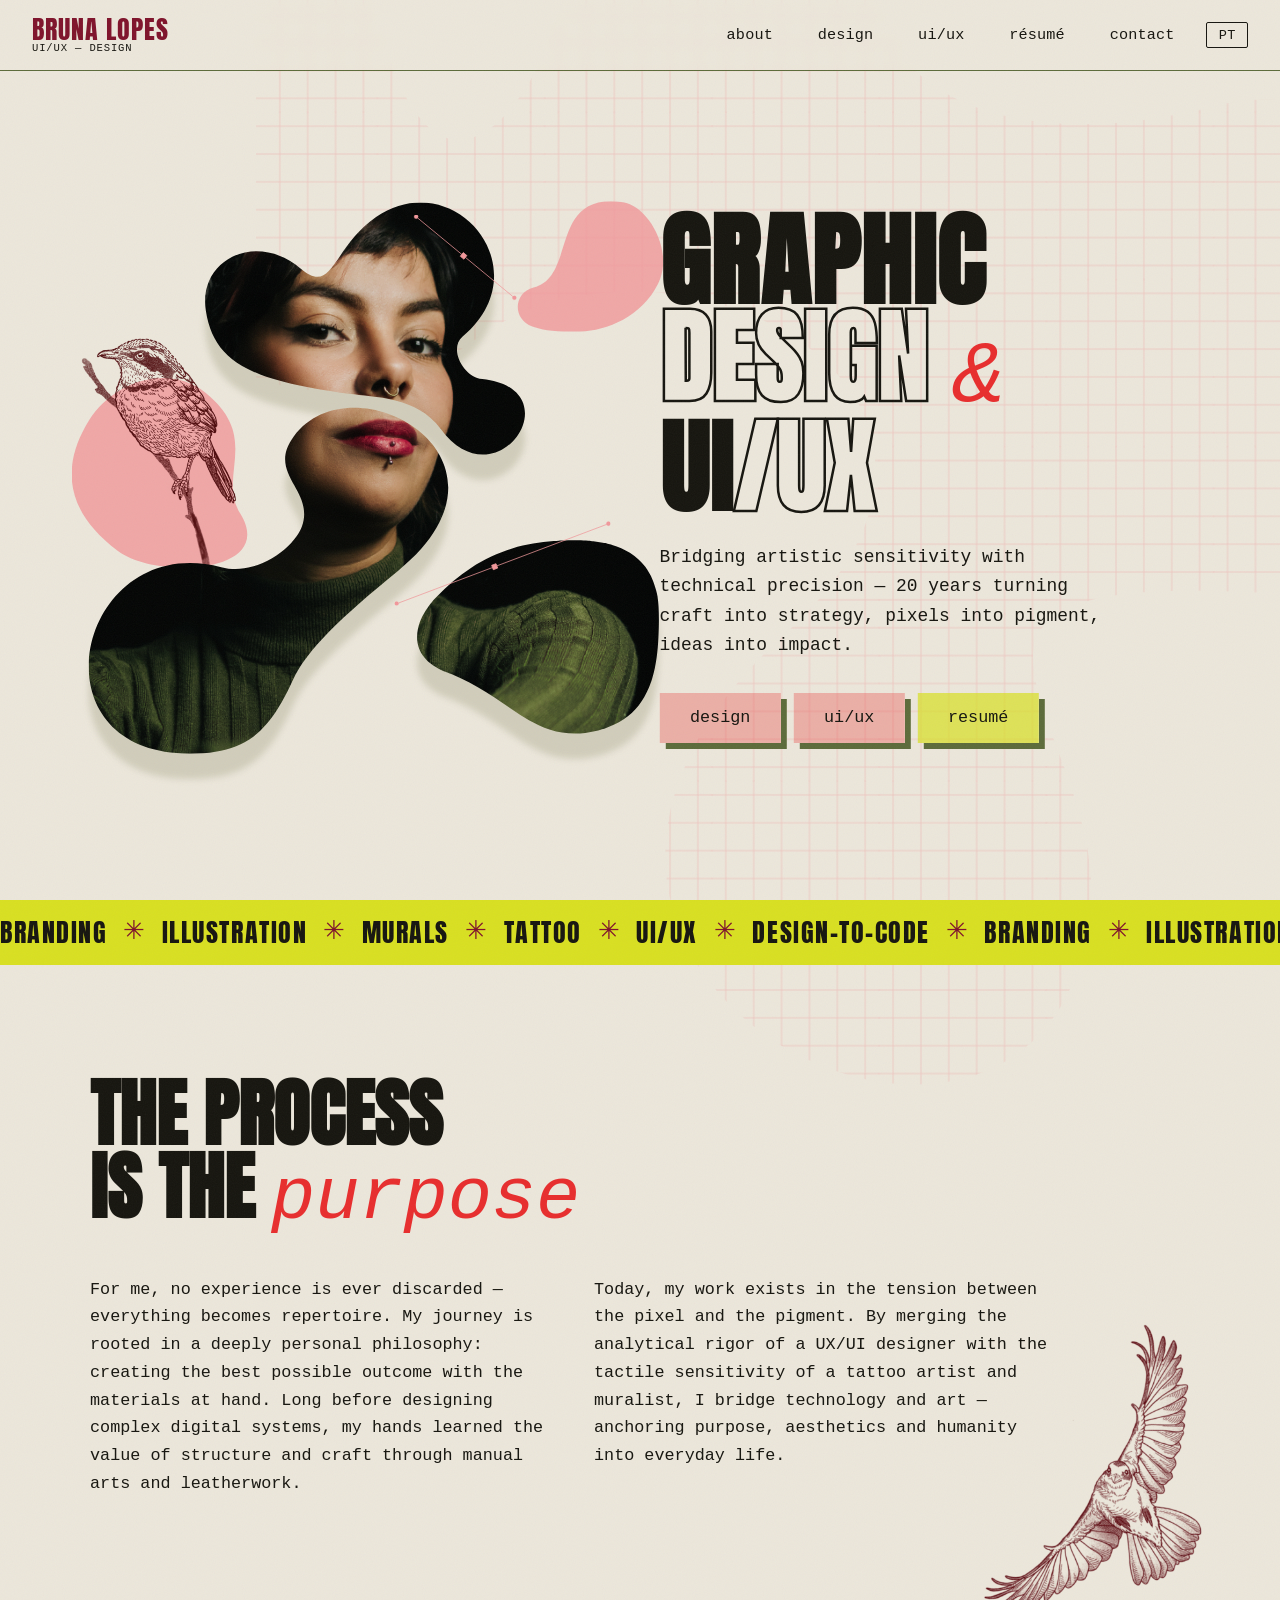
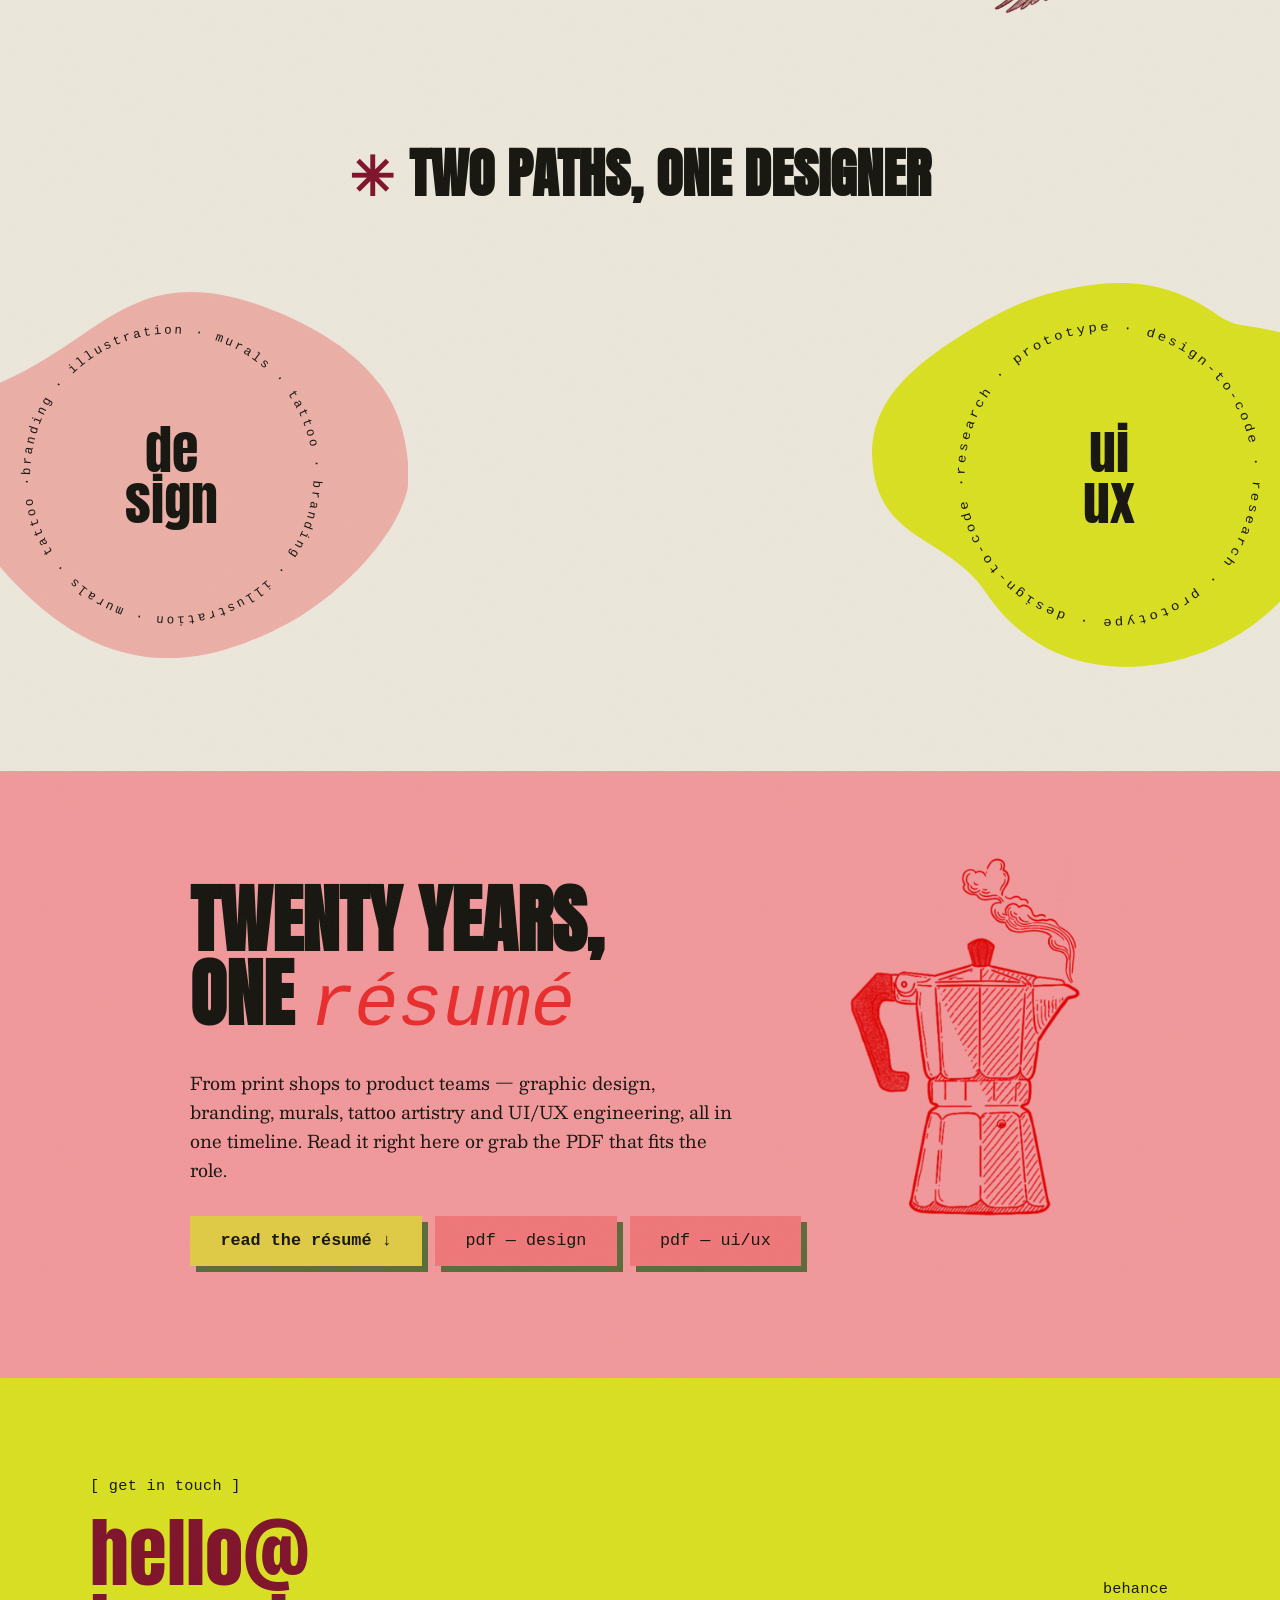
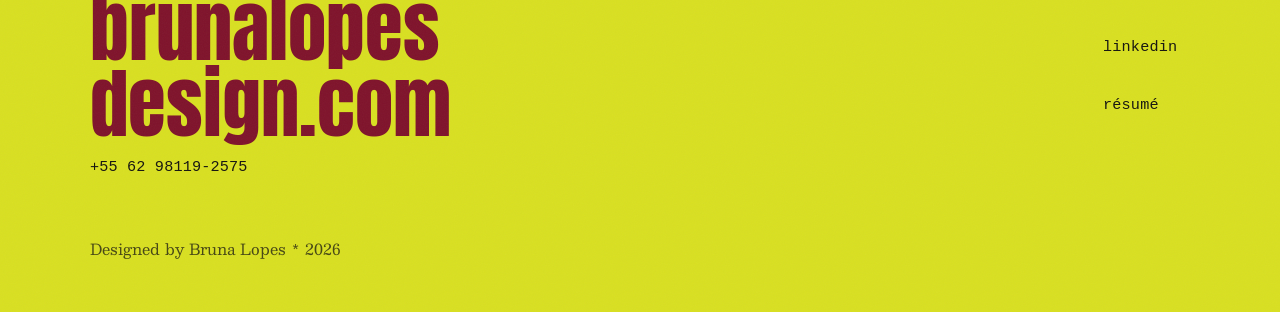
==== index.html @ f1b90d29 "Commit inicial do site portfólio Co-Authored-By: Claude Sonnet 5 <noreply@anthropic.com>" ====
<!DOCTYPE html>
<html lang="en">
<head>
  <meta charset="UTF-8">
  <meta name="viewport" content="width=device-width, initial-scale=1.0">
  <title>Bruna Lopes — Design & UI/UX</title>
  <meta name="description" content="Maria Bruna Lopes — designer bridging artistic sensitivity with technical precision. Graphic design, branding & illustration on one side; UI/UX & design-to-code on the other.">
  <link rel="preconnect" href="https://fonts.googleapis.com">
  <link rel="preconnect" href="https://fonts.gstatic.com" crossorigin>
  <link href="https://fonts.googleapis.com/css2?family=Anton&family=Besley:ital,wght@0,400;0,600;1,400&display=swap" rel="stylesheet">
  <link rel="stylesheet" href="css/style.css?v=30">
  <link rel="icon" href="data:image/svg+xml,<svg xmlns='http://www.w3.org/2000/svg' viewBox='0 0 16 16'><rect width='16' height='16' fill='%23d9e021'/><text x='2' y='13' font-family='monospace' font-size='13' font-weight='bold' fill='%237f132b'>B</text></svg>">
</head>
<body>

  <!-- ============ HEADER ============ -->
  <header class="site-header">
    <a class="logo" href="index.html">
      <span class="logo-name">Bruna Lopes</span>
      <span class="logo-sub">ui/ux — design</span>
    </a>
    <nav class="site-nav">
      <a href="#about" data-i18n="nav.about">About</a>
      <a href="design.html" data-i18n="nav.design">Design</a>
      <a href="uiux.html" data-i18n="nav.uiux">UI/UX</a>
      <a href="#resume" data-i18n="nav.resume">Résumé</a>
      <a href="#contact" class="nav-cta" data-i18n="nav.contact">Contact</a>
      <button type="button" class="lang-toggle" data-lang-toggle aria-label="Switch to Portuguese">PT</button>
    </nav>
  </header>

  <!-- ============ HERO ============ -->
  <section class="hero" id="top">
    <img class="hero-grid" src="img/grid-hero.svg" alt="" aria-hidden="true" data-depth="2">

    <!-- photo collage: pink blobs + beziers-clipped photo + bird + connectors -->
    <div class="hero-collage">
      <img class="hc-roses" src="img/rose-shapes-photo-hero.svg" alt="" aria-hidden="true" data-depth="0.1" data-scale-in="1.06" data-scale-to="0.96" data-scale-trigger="page" data-scale-range="400">

      <svg class="hero-photo" viewBox="0 0 2984.52 2885.21" data-depth="0.16" data-scale-in="0.92" data-scale-to="1.06" data-scale-trigger="page" data-scale-range="400" role="img" aria-label="Portrait of Maria Bruna Lopes, cut into organic collage shapes">
        <defs>
          <clipPath id="blob-clip">
            <path transform="translate(1492.26 1442.6) scale(0.9) translate(-1492.26 -1442.6)" d="M2962.16,2004.72c-3.24-9.04-6.25-18.17-9.76-27-2.25-5.21-3.38-7.81-5.63-13.02-1.14-2.59-1.7-3.89-2.84-6.48-.95-2.15-2.15-4.18-3.22-6.27-4.46-8.27-8.8-16.74-13.77-24.41-2.49-3.83-4.96-7.97-7.52-11.69-2.55-3.71-5.5-7.52-8.28-11-21.9-27.42-47.55-51.91-78.59-70.76-28.96-17.59-60.27-31.31-92.63-41.15-4.01-1.22-8.01-2.54-12.05-3.65-4.87-1.24-7.31-1.86-12.2-3.1-4.08-1-8.13-2.11-12.23-3-4.93-1-7.4-1.5-12.35-2.5-16.43-3.52-33.12-5.89-49.98-7.84-5.1-.52-7.65-.79-12.77-1.31-4.47-.41-8.58-.54-12.89-.87-8.54-.64-17.06-.96-25.52-1.32-8.46-.36-17.05-.52-25.59-.8-10.28-.11-15.43-.16-25.77-.24-17.23,0-34.58.32-52.03.88-5.24.19-7.86.29-13.11.49-4.38.23-8.77.55-13.16.72-8.78.3-17.6,1.02-26.45,1.58-36.1,2.59-71.98,7.2-107.48,13.13-18.04,3.02-36.25,6.95-54.62,11.16-18.4,4.39-36.67,9.4-55.03,15.06-37.36,12.2-74.38,25.69-109.34,42.06-35.73,16.74-71.55,36.77-104.69,58.24-66.32,42.96-127.48,95.98-182.43,153.67-3.39,3.56-6.73,7-10.14,10.82-3.43,3.84-6.95,7.67-10.28,11.64-3.32,3.96-6.74,7.96-9.98,12.01-3.23,4.04-6.51,8.2-9.62,12.41-12.45,16.81-24.13,34.74-33.63,53.85-9.5,19.08-17.15,39.34-21.94,60.1-1.2,5.18-2.29,10.55-3.09,15.66-.8,5.09-1.52,10.53-1.96,15.76-.85,10.21-1.09,21.82-.27,33.03,1.6,21.87,9.92,48.37,20.78,67.25,11.25,19.55,29.98,40.28,47.78,54.22,17.48,13.69,38.71,26.78,59.27,35.96,5.06,2.26,10.2,4.78,15.3,6.73,5.99,2.38,8.99,3.57,14.97,5.95,7.9,3.18,15.9,6.19,23.67,9.5,62.21,26.52,122.01,58.44,179.72,93.67,28.93,17.66,57.49,36.64,85.65,55.82,29.48,20.08,58.93,40.84,88.65,59.96,32.25,20.76,65.94,39.54,100.56,56.91,19.26,9.12,39.33,17.08,59.85,23.52,20.49,6.51,41.6,11.51,62.37,14.9,39.73,6.49,81.5,6.99,121.56,2.14,19.11-2.31,38.07-6.43,54.64-10.26,8.46-1.96,17.17-4.34,25.63-6.8,4.23-1.23,8.49-2.37,12.7-3.72,5.03-1.72,7.54-2.58,12.56-4.3,33.47-11.55,65.77-26.79,95.15-46.61,30.22-20.39,56.96-45.41,78.48-72.8,21.96-27.95,38.87-60.3,54.01-94.08,2.04-5.06,3.06-7.58,5.11-12.64,1.64-4.22,3.02-8.46,4.54-12.7,1.53-4.22,2.95-8.48,4.26-12.79,1.33-4.3,2.75-8.58,4.01-12.89,5.04-17.26,9.43-34.87,13.11-52.44,3.67-17.57,6.58-35.37,9.1-53.09,2.41-17.72,4.3-35.42,5.88-53.05,1.47-17.62,2.67-35.19,3.49-52.61.82-17.4,1.41-34.73,1.89-52.03.98-35.83.75-71.83-1.18-107.41-.49-9.1-1.28-18.42-2.23-27.56-.48-4.58-.93-9.21-1.53-13.82-.34-2.76-.51-4.15-.85-6.91-.35-2.7-.78-5.8-1.25-8.55-1.91-11.26-4.49-21.4-7.11-30.47-1.31-4.54-2.63-8.83-3.91-12.93-1.5-4.77-2.25-7.16-3.74-11.94Z"/>
            <path transform="translate(1492.26 1442.6) scale(0.9) translate(-1492.26 -1442.6)" d="M1073.08,1224.59c-144.77,196.83,112.44,280.98,42.32,473.11-37.49,102.72-228.08,261.57-421.78,211.47-752.09-194.52-1016.43,981.75-160.58,976.03,286.06-1.91,407.93-104.83,535.74-385.25,71.3-156.44,253.91-329.8,549.76-570.88,722.08-588.38-236.26-1124.88-545.47-704.47Z"/>
            <path transform="translate(1492.26 1442.6) scale(0.9) translate(-1492.26 -1442.6)" d="M2060.48,924.36c-101.85-11.26-177.01-160.55-103.32-222.62,418.98-352.85-46.76-905.25-453.08-625.18-231.15,159.33-223.66,415.23-395.44,269.12-230.93-196.41-538.24-48.04-495.47,221.25,42.15,265.47,223.96,364.53,746.74,434.61,133.88,17.95,358.88,15.25,481.78,182.95,292.5,399.14,702.05-206.73,218.79-260.14Z"/>
          </clipPath>
          <!-- drop shadow: Multiply, 20%, Y 120, blur 30, olive -->
          <filter id="blob-shadow" x="-15%" y="-12%" width="130%" height="148%" color-interpolation-filters="sRGB">
            <feDropShadow dx="0" dy="120" stdDeviation="16" flood-color="#6b6a3d" flood-opacity="0.2"/>
          </filter>
        </defs>
        <g filter="url(#blob-shadow)">
          <g clip-path="url(#blob-clip)">
            <image id="hero-photo-img" href="img/photo-bruna-hero_1.png" x="0" y="0" width="2984.52" height="2885.21" preserveAspectRatio="xMidYMid slice"/>
          </g>
        </g>
      </svg>

      <img class="hc-bird" src="img/passaro-hero.png" alt="Vintage engraving of a perched bird" data-depth="0.42">

      <img class="hero-connectors" src="img/beziers.svg" alt="" aria-hidden="true" data-depth="0.6" data-scale-in="0.8" data-scale-to="1.15" data-scale-trigger="page" data-scale-range="400">
    </div>

    <div class="hero-text">
      <h1 class="hero-title" data-i18n="idx.hero.title">
        <span class="line">Graphic</span>
        <span class="line"><span class="outline">Design</span> <span class="amp">&</span></span>
        <span class="line">UI<span class="outline">/UX</span></span>
      </h1>
      <p class="hero-lede" data-i18n="idx.hero.lede">Bridging artistic sensitivity with technical precision — 20 years turning craft into strategy, pixels into pigment, ideas into impact.</p>
      <div class="hero-actions">
        <a class="hbtn hbtn-rosa" href="design.html" data-i18n="idx.hero.cta_design">design</a>
        <a class="hbtn hbtn-rosa" href="uiux.html" data-i18n="idx.hero.cta_uiux">ui/ux</a>
        <a class="hbtn hbtn-lima" href="#resume" data-i18n="idx.hero.cta_resume">resumé</a>
      </div>
    </div>
  </section>

  <!-- ============ MARQUEE ============ -->
  <div class="marquee" aria-hidden="true">
    <div class="marquee-track">
      <span class="marquee-group" data-i18n="idx.marquee">Branding <span class="px">✳</span> Illustration <span class="px">✳</span> Murals <span class="px">✳</span> Tattoo <span class="px">✳</span> UI/UX <span class="px">✳</span> Design-to-Code <span class="px">✳</span></span>
      <span class="marquee-group" data-i18n="idx.marquee">Branding <span class="px">✳</span> Illustration <span class="px">✳</span> Murals <span class="px">✳</span> Tattoo <span class="px">✳</span> UI/UX <span class="px">✳</span> Design-to-Code <span class="px">✳</span></span>
    </div>
  </div>

  <!-- ============ MANIFESTO ============ -->
  <section class="manifesto" id="about">
    <img class="m-bird reveal" src="img/passaro-section-2.png" alt="Vintage engraving of a bird in flight" data-scale-in="0.6" data-drift-x="0" data-drift-end="-130" data-drift-y="0" data-drift-y-end="-130" data-drift-span="0.9">
    <div class="manifesto-inner">
      <h2 class="reveal" data-i18n="idx.manifesto.h2">The process<br>is the <span class="purpose">purpose</span></h2>
      <div class="manifesto-cols">
        <p class="reveal" data-i18n="idx.manifesto.p1">For me, no experience is ever discarded — everything becomes repertoire. My journey is rooted in a deeply personal philosophy: creating the best possible outcome with the materials at hand. Long before designing complex digital systems, my hands learned the value of structure and craft through manual arts and leatherwork.</p>
        <p class="reveal" data-i18n="idx.manifesto.p2">Today, my work exists in the tension between the pixel and the pigment. By merging the analytical rigor of a UX/UI designer with the tactile sensitivity of a tattoo artist and muralist, I bridge technology and art — anchoring purpose, aesthetics and humanity into everyday life.</p>
      </div>
    </div>
  </section>

  <!-- ============ TWO AREAS ============ -->
  <section class="areas" id="areas">
    <h2 class="areas-title reveal" data-i18n="idx.areas.title"><span class="px">✳</span> Two paths, one designer</h2>
    <!-- each blob is the real blob-design.svg / blob-uiux.svg outline for the
         filled shape; the ring text traces a circle centered on the blob but
         sized to stay INSIDE it (radius ≈ the shape's tightest inscribed
         circle) so the copy reads as a small loop nested within the shape.
         data-drift-x (same scroll-scrubbed mechanic as the manifesto bird)
         slides the two blobs apart→together as the section scrolls into view. -->
    <div class="areas-stage">
      <a class="blob-block block-design reveal" href="design.html" data-drift-x="-320" data-drift-end="-20" data-drift-y="0" data-drift-y-end="50" data-drift-span="0.9" data-drift-y-span="0.5" data-i18n-attr="aria-label:idx.areas.design_aria" aria-label="Design — branding, illustration, murals, tattoo">
        <svg class="blob-shape" viewBox="0 0 2040.23 1577.98" aria-hidden="true">
          <path d="M2017.87,906.23c-4.02,10.09-7.84,20.25-12.1,30.25-2.85,6.16-4.27,9.26-7.1,15.47-1.43,3.1-2.15,4.66-3.58,7.78-1.19,2.59-2.76,5.29-4.12,7.94-5.76,10.82-11.49,21.72-17.7,32.26-3.16,5.37-6.4,11.05-9.73,16.45-3.32,5.39-7.18,11.22-10.83,16.65-31.34,46.67-66.07,91.76-104.88,133.93-39.77,43.22-82.85,84.74-128.94,123.54-5.68,4.78-11.39,9.67-17.18,14.35-6.99,5.54-10.49,8.31-17.52,13.84-5.87,4.58-11.69,9.26-17.64,13.71-7.16,5.29-10.74,7.92-17.94,13.19-23.74,17.4-48.33,33.93-73.58,49.9-7.6,4.68-11.42,7.01-19.06,11.65-6.69,4-12.91,7.36-19.39,11.08-12.73,7.18-25.65,14.21-38.64,21.02-12.85,6.73-25.98,13.27-39.07,19.8-13.16,6.26-26.38,12.44-39.67,18.54-26.55,11.79-53.52,22.91-81,33.39-8.21,3.07-12.33,4.58-20.58,7.56-6.9,2.4-13.84,4.64-20.75,7.06-13.8,4.71-27.78,9.07-41.83,13.34-55.74,16.17-113.46,28.32-172.66,34.74-29.15,3.16-59.1,4.2-89.14,4.3-30.28-.57-60.36-2.74-90.7-6.58-62.74-9.89-124.24-24.97-182.35-48.45-63.1-25.5-122.69-59.36-177.16-97.07-124.83-86.43-226.14-195.44-317.05-306.21-6.13-7.47-12.22-14.99-18.14-22.54-6.27-7.99-12.54-16.09-18.59-24.17-6.15-8.22-12.32-16.56-18.28-24.86-6.06-8.43-12.09-17.01-17.9-25.55-24.09-35.36-46.61-71.84-66.29-108.69-20.17-37.79-38.06-76.71-52.41-115.79-3.53-9.63-6.94-19.43-10.03-29.11-3.04-9.52-5.93-19.25-8.49-28.82-5.19-19.41-9.55-39.37-12.38-58.82-5.39-37.1-5.39-76.94,6.01-111.89,9.64-29.58,26.9-59.09,52.64-80.9,22.91-19.4,49.44-35.71,79.41-47.4,7.04-2.74,14.4-5.89,21.78-8.07,8.65-2.73,12.98-4.11,21.66-6.9,11.53-3.71,23.24-7.22,34.48-11.31,94.72-34.48,182.02-80.93,264.2-131.24,43.48-26.62,85.52-55.07,127.2-83.61,43.86-30.04,87.5-60.74,133.38-88.47,48.68-29.42,101.39-54.72,156.39-76.84,31.03-10.98,62.99-19.55,96.48-25.67C1030.98,3.42,1065.6.17,1100.42,0c69.19-.33,140.32,10.91,208.31,28.86,32.31,8.53,64.6,19.28,96.17,30.39,15.23,5.36,30.44,11.09,45.5,16.92,7.53,2.92,15.09,5.72,22.6,8.8,9,3.83,13.49,5.73,22.46,9.51,59.76,25.56,117.84,54.36,172.18,87.23,51.93,31.42,101.94,66.75,146,105.68,39.02,34.48,72.9,72.5,104.28,111.83,4.06,5.55,6.08,8.3,10.14,13.76,3.27,4.56,6.09,9.1,9.14,13.59,3.06,4.48,5.95,8.97,8.64,13.48,2.73,4.5,5.61,8.95,8.18,13.39,10,17.31,19.41,35.05,27.49,52.76,7.64,16.76,14.2,34,20.33,51.23,5.4,16.5,10.21,33.01,14.56,49.63,3.82,16.02,7.39,32.11,10.25,48.1,2.77,15.47,5.17,31.17,7.28,46.68,4.32,31.7,6.49,63.55,6.28,95.12-.06,8.32-.61,16.7-1.4,24.94-.4,4.19-.74,8.42-1.32,12.73-.31,2.57-.47,3.85-.78,6.41-.33,2.52-.75,5.43-1.25,8.06-1.96,10.39-4.9,20.58-8.27,30.61-1.59,4.75-3.21,9.33-4.77,13.71-1.84,5.12-2.75,7.68-4.56,12.82Z"/>
        </svg>
        <svg class="blob-ring" viewBox="0 0 2040.23 1577.98" aria-hidden="true">
          <defs>
            <path id="ring-design" d="M1020.1,789m-610,0a610,610 0 1 1 1220,0a610,610 0 1 1 -1220,0"/>
          </defs>
          <text class="ring-text"><textPath href="#ring-design" textLength="3833" lengthAdjust="spacingAndGlyphs" data-i18n="idx.areas.ring_design">branding · illustration · murals · tattoo · branding · illustration · murals · tattoo · </textPath></text>
        </svg>
        <span class="blob-name">de<br>sign</span>
      </a>
      <a class="blob-block block-uiux reveal" href="uiux.html" data-drift-x="320" data-drift-end="20" data-drift-y="0" data-drift-y-end="-50" data-drift-span="0.9" data-drift-y-span="0.5" data-i18n-attr="aria-label:idx.areas.uiux_aria" aria-label="UI/UX — research, prototyping, design-to-code">
        <svg class="blob-shape" viewBox="0 0 1904.43 1543.88" aria-hidden="true">
          <path d="M1508.84,1391.73c321.6-219.74,485.89-651.24,344.56-1018.93-67.39-175.33-251.7-181.09-373.47-204.5-31.44-6.05-61.12-18.94-87.16-37.56C1208.57-1,1031.4-20.24,829.72,16.4c-174.27,31.67-288.9,80.77-457.19,185.71C178.07,323.36-10.86,472.66.49,700.9c17.14,344.81,301.28,309.04,458.14,544.26,260.35,390.42,749.1,352.32,1050.22,146.57Z"/>
        </svg>
        <svg class="blob-ring" viewBox="0 0 1904.43 1543.88" aria-hidden="true">
          <defs>
            <path id="ring-uiux" d="M952.2,771.9m-580,0a580,580 0 1 1 1160,0a580,580 0 1 1 -1160,0"/>
          </defs>
          <text class="ring-text"><textPath href="#ring-uiux" textLength="3644" lengthAdjust="spacingAndGlyphs" data-i18n="idx.areas.ring_uiux">research · prototype · design-to-code · research · prototype · design-to-code · </textPath></text>
        </svg>
        <span class="blob-name">UI<br>UX</span>
      </a>
    </div>
  </section>

  <!-- ============ RESUME STRIP ============ -->
  <section class="work" id="resume">
    <div class="work-inner">
      <img class="w-cafeteira multiply reveal" src="img/cafeteira-italiana.png" alt="Ink drawing of a burning match" data-speed="0.05">
      <h2 class="reveal" data-i18n="idx.work.h2">Twenty years,<br>one <span class="frak">résumé</span></h2>
      <p class="reveal" data-i18n="idx.work.p">From print shops to product teams — graphic design, branding, murals, tattoo artistry and UI/UX engineering, all in one timeline. Read it right here or grab the PDF that fits the role.</p>
      <div class="hero-actions reveal">
        <button class="hbtn hbtn-lima" id="resume-toggle" aria-expanded="false" aria-controls="resume-more">Read the résumé <span class="px">↓</span></button>
        <a class="hbtn hbtn-rosa" data-i18n="idx.work.pdf_design" data-cv-en="cv/maria-bruna-lopes-resume-design.pdf" data-cv-pt="cv/maria-bruna-lopes-resume-gdpt.pdf" href="cv/maria-bruna-lopes-resume-design.pdf" download>PDF — Design</a>
        <a class="hbtn hbtn-rosa" data-i18n="idx.work.pdf_uiux" data-cv-en="cv/maria-bruna-lopes-resume-uiux.pdf" data-cv-pt="cv/maria-bruna-lopes-resume-uxpt.pdf" href="cv/maria-bruna-lopes-resume-uiux.pdf" download>PDF — UI/UX</a>
      </div>

      <!-- expandable résumé blocks -->
      <div class="resume-more" id="resume-more">
        <div class="resume-more-inner">

          <div class="rm-block reveal">
            <h3 class="cv-h" data-i18n="idx.rm.contact_h3">Contact & Details</h3>
            <div class="cv-meta">
              <div><span class="cv-tag" data-i18n="tag.contact">[ contact ]</span>+55 62 98119-2575<br><a href="mailto:hello@brunalopesdesign.com">hello@brunalopesdesign.com</a></div>
              <div><span class="cv-tag" data-i18n="tag.links">[ links ]</span><a href="https://www.linkedin.com/in/maria-bruna-lopes" target="_blank" rel="noopener">linkedin/maria-bruna-lopes</a><br><a href="https://www.behance.net/mariabrunalopes" target="_blank" rel="noopener">behance/mariabrunalopes</a></div>
              <div><span class="cv-tag" data-i18n="tag.education">[ education ]</span><span data-i18n="idx.rm.education_value"><span class="emph-2">BA in Graphic Design</span><br>Universidade Federal de Goiás — 2005/2010</span></div>
              <div><span class="cv-tag" data-i18n="tag.languages">[ languages ]</span><span data-i18n="idx.rm.languages_value">Portuguese <span class="emph-2">native</span><br>English <span class="emph-2">fluent</span></span></div>
            </div>
          </div>

          <div class="rm-block reveal">
            <h3 class="cv-h" data-i18n="idx.rm.profile_h3">Profile</h3>
            <div class="profile-row">
              <p data-i18n="idx.rm.profile_p">With 20 years in Graphic Design and UI/UX, I combine technical rigor with artistic sensitivity to create user-centered experiences. Applying Semiotics and Gestalt principles, I communicate deeply through every layer of a layout — from print and packaging to brand systems and digital products. My parallel journey as a muralist and tattoo artist broadens my creative range and gives me the flexibility to solve visual problems on any medium; with Design Thinking, I turn complex requirements into user journeys and implementation-ready interfaces, prototyping my own solutions in HTML, CSS and JavaScript.</p>
              <img class="profile-photo" src="img/photo-thiago-dusolo.png" data-i18n-attr="alt:idx.rm.profile_photo_alt" alt="Portrait of Maria Bruna Lopes">
            </div>
          </div>

          <div class="rm-block reveal">
            <h3 class="cv-h" data-i18n="idx.rm.competencies_h3">Core Competencies</h3>
            <div class="cv-grid">
              <div class="cv-card cv-card-rosa">
                <h3 data-i18n="idx.rm.design_title">Design craft</h3>
                <ul>
                  <li data-i18n="idx.rm.design_li1"><strong>Visual design & craft</strong> — typography, color theory, visual hierarchy and layout, grounded in Gestalt and Semiotics.</li>
                  <li data-i18n="idx.rm.design_li2"><strong>Brand systems & art direction</strong> — identity, packaging and campaign design across print and digital, from concept to scalable visual systems.</li>
                  <li data-i18n="idx.rm.design_li3"><strong>Illustration & multi-medium art</strong> — custom illustration, large-scale murals and tattoo artistry, one concept across physical and digital surfaces.</li>
                  <li data-i18n="idx.rm.design_li4"><strong>Creative direction & collaboration</strong> — translating briefs and artistic visions into cohesive concepts, leading projects end-to-end.</li>
                </ul>
              </div>
              <div class="cv-card cv-card-lima">
                <h3 data-i18n="idx.rm.ux_title">UX & code</h3>
                <ul>
                  <li data-i18n="idx.rm.ux_li1"><strong>UX/UI & research</strong> — user research, competitive benchmarking, wireframing and rapid prototyping.</li>
                  <li data-i18n="idx.rm.ux_li2"><strong>Design-to-code</strong> — complex requirements into user journeys and flows, with functional prototyping and implementation-ready interfaces.</li>
                  <li data-i18n="idx.rm.ux_li3"><strong>Processes, management & AI</strong> — agile methodologies, remote collaboration, project management and AI-powered workflows (research synthesis, automation, assisted coding).</li>
                </ul>
              </div>
            </div>
          </div>

          <div class="rm-block reveal">
            <h3 class="cv-h" data-i18n="idx.rm.tools_h3">Tools & Digital Production</h3>
            <div class="cv-tools">
              <div><span class="cv-tag" data-i18n="tag.design_ui">[ design & ui ]</span><span data-i18n="idx.rm.tools_design_ui_value">Figma, Adobe Creative Suite (Photoshop, Illustrator, InDesign), Affinity Designer, Canva</span></div>
              <div><span class="cv-tag" data-i18n="tag.code_ai">[ code & ai ]</span><span data-i18n="idx.rm.tools_code_ai_value">HTML, CSS, JavaScript, AI coding assistants and image generators</span></div>
              <div><span class="cv-tag" data-i18n="tag.illustration_video">[ illustration & video ]</span><span data-i18n="idx.rm.tools_illustration_video_value">Procreate, After Effects, Premiere, CapCut</span></div>
            </div>
          </div>

          <div class="rm-block reveal">
            <h3 class="cv-h" data-i18n="idx.rm.experience_h3">Experience Highlights</h3>
            <ol class="cv-timeline">
              <li>
                <span class="cv-when px">2024 — present</span>
                <div data-i18n="idx.rm.exp1">
                  <h4>UI/UX Designer <span class="cv-at">— Ultimatum · legal practice management software</span></h4>
                  <p>Ultimatum builds law practice management software used across Brazil. I returned to the company, this time to lead the modernization of the platform's interface and experience — a strategic evolution centered on users' real daily routines. Here, UX research and market analysis inform every decision, and the prototypes I develop in HTML, CSS, Bootstrap and Chart.js bring design and development closer together, ensuring every proposal is viable for implementation. I integrate AI into my workflow to accelerate research and code — freeing my focus for what matters most: refining the final product.</p>
                </div>
              </li>
              <li>
                <span class="cv-when px">2022</span>
                <div data-i18n="idx.rm.exp2">
                  <h4>Graphic Designer <span class="cv-at">— Places · real estate marketing & design</span></h4>
                  <p>Across social media, print, outdoor and catalogs, I kept the visual identity consistent for multiple clients as campaigns rolled out. In a field driven by tight deadlines, an agile, organized process let me hold both aesthetic quality and consistency, delivery after delivery.</p>
                </div>
              </li>
              <li>
                <span class="cv-when px">2015 — present</span>
                <div data-i18n="idx.rm.exp3">
                  <h4>Independent Visual Artist <span class="cv-at">— muralist & tattoo artist</span></h4>
                  <p>Between large-scale murals and custom tattoos, I've kept a parallel career that sharpens how I read expectations and sense of spatial design. Turning an abstract concept into something permanent — on skin or on a wall — teaches you to listen closely and decide with precision. Those are instincts I carry into every digital project.</p>
                </div>
              </li>
              <li>
                <span class="cv-when px">2013 — 2020</span>
                <div data-i18n="idx.rm.exp4">
                  <h4>Creative Director <span class="cv-at">— Dupplamente Creative Projects</span></h4>
                  <p>As a partner, I ran branding projects end-to-end, coordinating multidisciplinary teams assembled on demand — researchers, photographers, and print suppliers. That collaborative orchestration, paired with Design Thinking, produced deep visual identities aligned with each client's real needs. In all, I helped over 60 businesses launch or consolidate in the market.</p>
                </div>
              </li>
              <li>
                <span class="cv-when px">2009 — 2012</span>
                <div data-i18n="idx.rm.exp5">
                  <h4>UX/UI Designer <span class="cv-at">— Ultimatum · legal practice management software</span></h4>
                  <p>This first stint at Ultimatum put me in charge of the UI, visual identity, and design system of two digital products built from the ground up. The work proved decisive for the company's growth and opened doors to key contracts with several regional chapters of the OAB (Brazil's Bar Association).</p>
                </div>
              </li>
            </ol>
          </div>

        </div>
      </div>
    </div>
  </section>

  <!-- ============ FOOTER ============ -->
  <footer class="site-footer" id="contact">
    <div class="f-content">
      <p class="f-kicker px" data-i18n="footer.tag">[ get in touch ]</p>
      <div class="f-mail-row">
        <div class="f-mail-col">
          <a class="f-mail" href="mailto:hello@brunalopesdesign.com">hello@<br>brunalopes<br>design.com</a>
          <a class="f-phone" href="tel:+5562981192575">+55 62 98119-2575</a>
        </div>
        <div class="f-links">
          <a href="https://www.behance.net/mariabrunalopes" target="_blank" rel="noopener" data-i18n="footer.behance">Behance</a>
          <a href="https://www.linkedin.com/in/maria-bruna-lopes" target="_blank" rel="noopener" data-i18n="footer.linkedin">LinkedIn</a>
          <a href="#resume" data-i18n="footer.resume">Résumé</a>
        </div>
      </div>
      <p class="f-note" data-i18n="footer.note.index">Designed by Bruna Lopes <span class="px">*</span> 2026</p>
    </div>
  </footer>

  <script src="js/i18n.js?v=1"></script>
  <script src="js/main.js?v=2"></script>
</body>
</html>
---- css/style.css ----
/* =========================================================
   BRUNA LOPES DESIGN — visual system
   bauhaus × collage × medievalism × pop-pixel
   ========================================================= */

:root {
  --oliva: #2b331d;
  --oliva-deep: #1f2614;
  --cru: #ece7db;
  --rosa: #f1989b;
  --lima: #d9e021;
  --vinho: #7f132b;
  --melancia: #e82d2d;
  --tinta: #16150f;

  --font-display: "Anton", sans-serif;
  --font-body: "Besley", serif;
  --font-type: "American Typewriter", "Courier New", serif;

  --musgo: #5c6b3a;
}

* { margin: 0; padding: 0; box-sizing: border-box; }

html { scroll-behavior: smooth; }

body {
  position: relative;
  background: var(--cru);
  color: var(--tinta);
  font-family: var(--font-body);
  font-size: 1.05rem;
  line-height: 1.65;
  overflow-x: hidden;
  cursor: url('data:image/svg+xml;utf8,<svg xmlns="http://www.w3.org/2000/svg" width="60" height="60" viewBox="0 0 24 24"><path d="M4 1h2v2h2v2h2v2h2v2h2v2h2v2h2v2h-8v2h-2v2H6v-2H4V1z" fill="%2316150f" stroke="%23d9e021" stroke-width="2" paint-order="stroke"/><path d="M6 3h1v1h1v1h1v1h1v1h1v1h1v1h1v1h1v1h-5v2h-1v2H7v-9H6V3z" fill="%23ece7db"/></svg>') 10 2, auto;
}

a, button {
  cursor: url('data:image/svg+xml;utf8,<svg xmlns="http://www.w3.org/2000/svg" width="60" height="60" viewBox="0 0 24 24"><path d="M4 1h2v2h2v2h2v2h2v2h2v2h2v2h2v2h-8v2h-2v2H6v-2H4V1z" fill="%237f132b" stroke="%23d9e021" stroke-width="2" paint-order="stroke"/><path d="M6 3h1v1h1v1h1v1h1v1h1v1h1v1h1v1h1v1h-5v2h-1v2H7v-9H6V3z" fill="%23d9e021"/></svg>') 10 2, pointer;
}

::selection { background: var(--lima); color: var(--tinta); }

img { max-width: 100%; display: block; }

/* utility type */
.px { font-family: var(--font-type); font-size: 1.0em; letter-spacing: 0.02em; }
.multiply { mix-blend-mode: multiply; filter: brightness(1.32) contrast(1.12); }

/* grain overlay — absolute (not fixed!): rasterized once and scrolls with
   the page; a fixed full-viewport texture froze scrolling/capture */
body::after {
  content: "";
  position: absolute; inset: 0;
  pointer-events: none;
  z-index: 999;
  opacity: 0.05;
  background-image: url('data:image/svg+xml;utf8,<svg xmlns="http://www.w3.org/2000/svg" width="180" height="180"><filter id="n"><feTurbulence type="fractalNoise" baseFrequency="0.9" numOctaves="2"/></filter><rect width="180" height="180" filter="url(%23n)" opacity="0.9"/></svg>');
}

/* =========================================================
   HEADER
   ========================================================= */
.site-header {
  position: fixed;
  top: 0; left: 0; right: 0;
  z-index: 100;
  display: flex;
  justify-content: space-between;
  align-items: center;
  padding: 1rem 2rem;
  background: color-mix(in srgb, var(--cru) 58%, transparent);
  backdrop-filter: blur(6px);
  border-bottom: 1px solid var(--musgo);
}

.logo { text-decoration: none; color: var(--tinta); line-height: 1.05; }
.logo-name {
  display: block;
  font-family: var(--font-display);
  font-size: 1.62rem;
  text-transform: uppercase;
  letter-spacing: 0.04em;
  color: var(--vinho);
}
.logo-sub {
  display: block;
  font-family: var(--font-type);
  font-size: 0.66rem;
  letter-spacing: 0.08em;
  text-transform: uppercase;
}

.site-nav { display: flex; gap: 1.2rem; align-items: center; }
.site-nav a {
  position: relative;
  font-family: var(--font-type);
  font-size: 0.95rem;
  text-decoration: none;
  text-transform: lowercase;
  letter-spacing: 0.01em;
  color: var(--tinta);
  padding: 0.32rem 0.8rem;
  border-radius: 2px;
  box-shadow: 0 0 0 0 transparent;
  /* lifted-button hover (like .hbtn): the lima shadow extrudes to the
     bottom-right first, then the link lifts diagonally up-left as if being
     picked up off the surface. */
  transition: color 0.18s,
              box-shadow 0.13s ease,
              transform 0.26s cubic-bezier(.34, 1.56, .64, 1) 0.06s;
}
.site-nav a:hover {
  transform: translate(-5px, -5px);
  box-shadow: 5px 5px 0 var(--lima);
}
/* active page: filled musgo + lima text (still lifts on hover) */
.site-nav a.active,
.site-nav a[aria-current="page"] {
  background: var(--musgo);
  color: var(--lima);
}

/* language toggle — same lifted-button hover as the nav links, but a
   bordered chip since it's a <button>, not a link */
.lang-toggle {
  font-family: var(--font-type);
  font-size: 0.85rem;
  text-transform: uppercase;
  letter-spacing: 0.03em;
  color: var(--tinta);
  background: none;
  border: 1px solid var(--tinta);
  padding: 0.28rem 0.7rem;
  border-radius: 2px;
  box-shadow: 0 0 0 0 transparent;
  transition: color 0.18s,
              box-shadow 0.13s ease,
              transform 0.26s cubic-bezier(.34, 1.56, .64, 1) 0.06s;
}
.lang-toggle:hover {
  transform: translate(-5px, -5px);
  box-shadow: 5px 5px 0 var(--lima);
}
@media (prefers-reduced-motion: reduce) {
  .site-nav a:hover,
  .f-links a:hover { transform: none; }
}

/* =========================================================
   HERO
   ========================================================= */
.hero {
  position: relative;
  min-height: 100svh;
  display: grid;
  grid-template-columns: minmax(0, 0.92fr) minmax(0, 1.05fr);
  gap: 2vw;
  align-items: center;
  padding: 7.5rem 4vw 4rem;
  overflow: visible;
}

/* translateX capped at the hero's own right padding (4vw), not a flat 15%:
   15% of hero-text's own width pushes it past the viewport at every desktop
   size, which would need overflow-x:hidden to contain — but mixing hidden
   on one axis with visible on the other makes browsers compute the visible
   axis as auto, which turns into a real scrollbar wherever content (like
   hero-grid's bleed) actually overflows that axis. Capping the shift so it
   never leaves the padding avoids needing any clip on .hero at all. */
.hero-text { position: relative; z-index: 6; transform: translateX(min(15%, 3.5vw)); }


.hero-title {
  font-family: var(--font-display);
  font-size: clamp(3rem, 8vw, 7.2rem);
  line-height: 0.95;
  text-transform: uppercase;
  letter-spacing: 0.01em;
  color: var(--tinta);
}
.hero-title .line { display: block; }
.hero-title .outline {
  color: transparent;
  -webkit-text-stroke: 2.5px var(--tinta);
}
/* accent word in each section title — the hero "&", the manifesto "purpose",
   the work "résumé" — all share one italic typewriter treatment */
.hero-title .amp,
.manifesto h2 .purpose,
.work h2 .frak {
  font-family: var(--font-type);
  font-style: italic;
  font-weight: 400;
  text-transform: lowercase;
  color: var(--melancia);
}
/* the hero "&" additionally sheds the big title's stroke, tracking and size */
.hero-title .amp {
  font-size: 0.85em;
  letter-spacing: 0;
  -webkit-text-stroke: 0;
}

.hero-lede {
  max-width: 34rem;
  margin-top: 1.6rem;
  font-size: 1.12rem;
  font-family: var(--font-type);
}

.hero-actions {
  display: flex;
  flex-wrap: wrap;
  gap: 0.8rem;
  margin-top: 2rem;
}

/* ---- collage ---- */
/* NOTE: .collage must NOT create a stacking context (no z-index/transform),
   otherwise mix-blend-mode on children can't reach the page background */
.collage {
  position: relative;
  height: min(78vh, 700px);
}

.c-item { position: absolute; }

.c-blob {
  top: 8%; right: 4%;
  width: min(30vw, 400px);
  z-index: 3;
}
.blob-shape { width: 100%; height: auto; display: block; }

/* =========================================================
   MARQUEE
   ========================================================= */
.marquee {
  background: var(--lima);
  overflow: hidden;
  padding: 0.7rem 0;
  position: relative;
  z-index: 10;
}
.marquee-track {
  display: flex;
  width: max-content;
  animation: marquee 22s linear infinite; /* duration overridden by JS builder */
}
.marquee-group {
  flex: 0 0 auto;
  display: flex;
  align-items: center;      /* vertically centers text + ✳ within the band */
  gap: 1rem;
  padding-right: 1rem;      /* keeps the rhythm across the group seam */
  font-family: var(--font-display);
  font-size: 1.6rem;
  text-transform: uppercase;
  letter-spacing: 0.06em;
  white-space: nowrap;
  color: var(--tinta);
}
.marquee-group .px { flex: 0 0 auto; color: var(--vinho); line-height: 1; }
@keyframes marquee { from { transform: translateX(0); } to { transform: translateX(-50%); } }
@media (prefers-reduced-motion: reduce) { .marquee-track { animation: none; } }

/* =========================================================
   MANIFESTO
   ========================================================= */
.manifesto {
  background: var(--cru);
  color: var(--tinta);
  padding: 7rem 6vw 8rem;
  position: relative;
  overflow: visible;
}
.manifesto-inner { max-width: 1100px; margin: 0 auto; position: relative; z-index: 1; }

.manifesto h2, .manifesto-cols { position: relative; z-index: 1; }

.manifesto h2 {
  font-family: var(--font-display);
  font-size: clamp(2.4rem, 6vw, 4.6rem);
  text-transform: uppercase;
  line-height: 1;
  margin-bottom: 2.5rem;
  color: var(--tinta);
}

.manifesto-cols {
  display: grid;
  grid-template-columns: 1fr 1fr;
  gap: 3rem;
  max-width: 60rem;
}

/* =========================================================
   AREAS
   ========================================================= */
.areas { padding: 6.5rem 6vw; }

.areas-title {
  font-family: var(--font-display);
  font-size: clamp(2rem, 4.5vw, 3.4rem);
  text-transform: uppercase;
  text-align: center;
  margin-bottom: 3.5rem;
}
.areas-title .px { color: var(--vinho); }

.areas-stage {
  display: flex;
  align-items: center;
  justify-content: center;
  flex-wrap: wrap;
  max-width: 980px;
  margin: 0 auto;
}

/* each blob-block layers: fill shape (blob-shape) + spinning circular text
   nested inside it (blob-ring, textPath on a circle sized to stay within
   the shape) + centered label (blob-name). transform holds the
   scroll-driven --drift-x (see main.js); scale is a separate property so
   hover doesn't fight the drift transform. */
.blob-block {
  position: relative;
  display: grid;
  place-items: center;
  width: clamp(300px, 37vw, 483px);
  text-decoration: none;
  transform: translateX(var(--drift-x, 0px));
  transition: scale 0.2s ease;
}
.blob-block:hover { scale: 1.04; }

.block-design { aspect-ratio: 2040.23 / 1577.98; z-index: 2; margin-right: -9%; }
.block-uiux { aspect-ratio: 1904.43 / 1543.88; z-index: 1; margin-left: -9%; }

.blob-shape { position: absolute; inset: 0; width: 100%; height: 100%; }
.block-design .blob-shape path { fill: #e82d2d; opacity: .3; }
.block-uiux .blob-shape path { fill: var(--lima); }

.blob-name {
  position: relative;
  font-family: var(--font-display);
  font-size: clamp(2.2rem, 4.2vw, 3.6rem);
  line-height: 0.95;
  text-transform: lowercase;
  text-align: center;
  color: var(--tinta);
}

/* spinning circular text, nested inside the blob (not around it) */
.blob-ring {
  position: absolute;
  inset: 0;
  width: 100%;
  height: 100%;
  overflow: visible;
  pointer-events: none;
  animation: ring-spin 26s linear infinite;
}
.blob-block:hover .blob-ring { animation-duration: 9s; }
.ring-text {
  font-family: var(--font-type);
  text-transform: lowercase;
  fill: var(--tinta);
}
.block-design .ring-text { font-size: 55px; letter-spacing: 12px; }
.block-uiux .ring-text { font-size: 51px; letter-spacing: 11px; }
@keyframes ring-spin { to { transform: rotate(360deg); } }

/* =========================================================
   WORK
   ========================================================= */
.work {
  background: var(--rosa);
  padding: 7rem 6vw;
  position: relative;
  overflow: visible;
  transition: background-color 0.6s ease;
}
.work-inner { max-width: 900px; margin: 0 auto; position: relative; }

.w-cafeteira {
  position: absolute;
  right: 0; top: -8rem;
  width: min(30vw, 240px);
  opacity: 0.85;
  mix-blend-mode: color-burn;
}

.work h2 {
  font-family: var(--font-display);
  font-size: clamp(2.4rem, 6vw, 4.6rem);
  text-transform: uppercase;
  line-height: 1;
  margin-bottom: 1.6rem;
}
/* .work h2 .frak styled by the shared accent-word rule (see hero) */

.work p { max-width: 34rem; font-size: 1.1rem; }
.work p:not(.px) a { color: var(--vinho); font-weight: 600; }

/* =========================================================
   EXPANDABLE RÉSUMÉ (home, "Twenty years" section)
   ========================================================= */
.resume-more {
  display: grid;
  grid-template-rows: 0fr;
  transition: grid-template-rows 0.5s ease;
}
.resume-more-inner {
  overflow: hidden;
  opacity: 0;
  padding-left: 0.5rem;
  transition: opacity 0.4s ease 0.1s;
}
.resume-more.open { grid-template-rows: 1fr; }
.resume-more.open .resume-more-inner { opacity: 1; }

.rm-block { margin-top: 3rem; }
.rm-block .cv-h .px { color: var(--vinho); }

/* staggered reveal when the résumé is expanded — the toggle adds .in to every
   .reveal inside at once, and these delays cascade them in one after another,
   mirroring resume.html's on-scroll block load */
.resume-more-inner > .reveal:nth-child(1) { transition-delay: 0.04s; }
.resume-more-inner > .reveal:nth-child(2) { transition-delay: 0.13s; }
.resume-more-inner > .reveal:nth-child(3) { transition-delay: 0.22s; }
.resume-more-inner > .reveal:nth-child(4) { transition-delay: 0.31s; }
.resume-more-inner > .reveal:nth-child(5) { transition-delay: 0.40s; }

/* the whole section fades rosa → cru when the résumé is opened */
.work:has(.resume-more.open) { background: var(--cru); }

/* contact & details links: lima highlight, no underline (clone keeps the
   highlight on both lines when a long link wraps) */
.work .cv-meta a {
  background: color-mix(in srgb, var(--lima) 30%, transparent);
  text-decoration: none;
  padding: 0.05em 0.3em;
  border-radius: 2px;
  -webkit-box-decoration-break: clone;
  box-decoration-break: clone;
}
.work .cv-meta a:hover { background: color-mix(in srgb, var(--lima) 65%, transparent); }

/* emphatic inline accent (BA in Graphic Design, native, fluent) */
.emph {
  font-family: var(--font-type);
  font-style: italic;
  font-weight: 700;
  color: var(--melancia);
}
.emph-2 {
  font-family: var(--font-type);
  font-style: italic;
  font-weight: 700;
  color: var(--musgo);
}
/* résumé section: every pixel label/mark becomes bold typewriter */
.work .px { font-family: var(--font-type); font-weight: 700; }

/* tune shared cv styles for the section */
.work .cv-tools { background: var(--cru); }
.work .cv-timeline > li { border-bottom-color: color-mix(in srgb, var(--tinta) 45%, transparent); }
.work .cv-when { color: var(--vinho); }


/* Profile block: copy on the left, portrait on the right */
.profile-row { display: flex; gap: 2.5rem; align-items: flex-start; }
.profile-row p { flex: 1; margin: 0; }
.profile-photo {
  flex: 0 0 auto;
  width: min(34%, 260px);
  border: 2px solid var(--tinta);
  box-shadow: 6px 6px 0 var(--musgo);
}
@media (max-width: 700px) {
  .profile-row { flex-direction: column; align-items: center; }
  .profile-photo { width: min(70%, 240px); }
}

#resume-toggle { font-family: var(--font-type); font-weight: 700; }

/* =========================================================
   FOOTER
   ========================================================= */
.site-footer {
  background: var(--lima);
  padding: 6rem 6vw 3rem;
  position: relative;
  overflow: hidden;
}

.f-content { position: relative; max-width: 1100px; margin: 0 auto; }

.f-kicker { font-size: 0.95rem; margin-bottom: 1rem; }

.f-mail-row {
  display: flex;
  align-items: center;
  justify-content: space-between;
  gap: 2rem;
  margin: 0 0 3.5rem;
}

.f-mail-col { display: flex; flex-direction: column; align-items: flex-start; gap: 0.9rem; }

.f-mail {
  display: inline-block;
  font-family: var(--font-display);
  font-size: clamp(2.2rem, 6vw, 4.8rem);
  line-height: 0.98;
  text-transform: lowercase;
  text-decoration: none;
  color: var(--vinho);
  transition: color 0.15s;
}
.f-mail:hover { color: var(--musgo); }

.f-phone {
  font-family: var(--font-type);
  font-size: 0.95rem;
  letter-spacing: 0.01em;
  color: var(--tinta);
  text-decoration: none;
  transition: color 0.15s;
}
.f-phone:hover { color: var(--musgo); }

.f-links { display: flex; flex-direction: column; gap: 1.4rem; flex-shrink: 0; }
/* same lifted-button hover as .site-nav a — but the footer sits on lima, so
   the shadow is musgo (a lima shadow would vanish into the background) */
.f-links a {
  position: relative;
  /* text style matches the navbar navlinks (.site-nav a) */
  font-family: var(--font-type);
  font-size: 0.95rem;
  text-transform: lowercase;
  letter-spacing: 0.01em;
  color: var(--tinta);
  text-decoration: none;
  padding: 0.32rem 0.8rem;
  border-radius: 2px;
  box-shadow: 0 0 0 0 transparent;
  transition: color 0.18s,
              box-shadow 0.13s ease,
              transform 0.26s cubic-bezier(.34, 1.56, .64, 1) 0.06s;
}
.f-links a:hover {
  transform: translate(-5px, -5px);
  box-shadow: 5px 5px 0 var(--rosa);
}

.f-note { font-size: 0.95rem; opacity: 0.75; }

@media (max-width: 700px) {
  .f-mail-row { flex-direction: column; align-items: flex-start; gap: 1.6rem; margin-bottom: 2.5rem; }
  .f-links { flex-direction: row; flex-wrap: wrap; }
}

/* =========================================================
   BUTTON VARIANTS / HELPERS
   ========================================================= */
.hero-actions.center { justify-content: center; margin: 4rem auto 1rem; }

/* =========================================================
   PAGE HERO (inner pages)
   ========================================================= */
.page-hero {
  position: relative;
  padding: 10rem 6vw 4.5rem;
  max-width: 1100px;
  margin: 0 auto;
}
.ph-engraving {
  position: absolute;
  top: 5.5rem; right: 4vw;
  width: min(24vw, 280px);
  transform: rotate(8deg);
  z-index: -1;
}
.hero-kicker {
  font-family: var(--font-type);
  font-size: 0.95rem;
  letter-spacing: 0.08em;
  text-transform: uppercase;
  color: var(--vinho);
}
.page-title {
  font-family: var(--font-display);
  font-size: clamp(3.4rem, 10vw, 8.5rem);
  line-height: 0.95;
  text-transform: uppercase;
  margin: 0.6rem 0 1.4rem;
  letter-spacing: 0.01em;
}
.page-title .outline { color: transparent; -webkit-text-stroke: 2.5px var(--tinta); }
.page-lede { max-width: 38rem; font-size: 1.15rem; }
.page-hero .hero-actions { margin-top: 2rem; }

/* =========================================================
   PAGE HERO — split (illustration blob + copy)
   used by design.html / uiux.html; resume.html keeps the plain
   .page-hero (no .ph-split inside → unaffected by this block)
   ========================================================= */
.ph-split {
  display: grid;
  grid-template-columns: minmax(230px, 0.86fr) 1fr;
  align-items: center;
  gap: 2vw;
}
.ph-illustration {
  position: relative;
  aspect-ratio: 1 / 1;
  overflow: visible;
}
/* same blob-shadow spec as the index hero's SVG filter (Y 120, blur 30,
   olive, 20% opacity) — turns out that filter has no actual blend-mode
   (feDropShadow can't do one; "Multiply" was a Figma-side label), it's a
   plain drop shadow living inside a viewBox that scales with the artwork.
   At the index hero's typical rendered size (~720px) that scales down to
   ~30px offset / ~7.5px blur — reproduced here directly with the existing
   drop-shadow (CSS' feDropShadow equivalent), scaled for each illustration
   instead of reintroducing a viewBox to scale it automatically. */
.ph-blob {
  position: absolute;
  left: 0; top: 8%;
  width: 96%; height: auto;
  z-index: 1;
  transform: scale(var(--scale-in, 1));
  filter: drop-shadow(0 20px 5px color-mix(in srgb, var(--musgo) 20%, transparent));
}
.ph-figure {
  position: absolute;
  left: 15%; top: 21%;
  width: 72%; height: auto;
  z-index: 2;
  filter: drop-shadow(0 6px 14px rgba(22,21,15,0.18));
  transform: scale(var(--scale-in, 1));
}
.ph-beziers {
  position: absolute;
  left: 4%; top: -6%;
  width: 78%; height: auto;
  z-index: 3;
  pointer-events: none;
  transform: scale(var(--scale-in, 1));
}
.ph-copy { position: relative; z-index: 2; }
.ph-copy .page-title { margin-top: 0; }

@media (max-width: 900px) {
  .ph-split { grid-template-columns: 1fr; text-align: center; gap: 1.5rem; }
  .ph-illustration { width: min(72vw, 340px); margin: 0 auto; }
  .ph-copy .page-lede { margin-left: auto; margin-right: auto; }
}

/* =========================================================
   CV / RESUME
   ========================================================= */
.cv { max-width: 1100px; margin: 0 auto; padding: 1rem 6vw 6rem; }

.cv-meta {
  display: grid;
  grid-template-columns: repeat(auto-fit, minmax(200px, 1fr));
  gap: 1.5rem;
  border-top: 1px solid var(--tinta);
  border-bottom: 1px solid var(--tinta);
  padding: 1.6rem 0;
  margin-bottom: 3.5rem;
  font-size: 0.95rem;
}
/* label chip — merges the old `.px cv-label` pair into one class (pixel-era
   attributes kept as typewriter bold, per the résumé section's type choice) */
.cv-tag {
  display: block;
  color: var(--vinho);
  margin-bottom: 0.5rem;
  font-family: var(--font-type);
  font-weight: 700;
  font-size: 1.2rem;
  letter-spacing: 0.02em;
}
.cv-meta a { color: var(--tinta); }
.cv-meta a:hover { color: var(--vinho); }

.cv-section { margin-bottom: 4rem; }
.cv-h {
  font-family: var(--font-display);
  font-size: clamp(1.6rem, 3.2vw, 2.4rem);
  text-transform: uppercase;
  margin-bottom: 1.6rem;
}
.cv-h .px { color: var(--vinho); }
.cv-section > p { max-width: 46rem; }

.cv-grid {
  display: grid;
  grid-template-columns: 1fr 1fr;
  gap: 2rem;
}
.cv-card {
  padding: 1.8rem;
  border: 2px solid transparent;
  box-shadow: 0 0 0 0 transparent;
  /* same lifted-button hover as .site-nav a / .f-links a, no resting
     background/border/shadow — the card itself behaves like a nav link */
  transition: border-color 0.13s ease,
              box-shadow 0.13s ease,
              transform 0.26s cubic-bezier(.34, 1.56, .64, 1) 0.06s;
}
.cv-card:hover { transform: translate(-5px, -5px); }
.cv-card-rosa:hover { border-color: var(--rosa); box-shadow: 5px 5px 0 var(--rosa); }
.cv-card-lima:hover { border-color: var(--lima); box-shadow: 5px 5px 0 var(--lima); }
.cv-card h3 {
  font-family: var(--font-display);
  text-transform: uppercase;
  font-size: 1.3rem;
  margin-bottom: 1rem;
}
.cv-card ul { list-style: none; }
.cv-card li { margin-bottom: 0.9rem; font-size: 0.98rem; }

.cv-tools {
  display: grid;
  grid-template-columns: repeat(auto-fit, minmax(230px, 1fr));
  gap: 1.5rem;
  font-size: 0.95rem;
}

.cv-timeline { list-style: none; }
.cv-timeline > li {
  display: grid;
  grid-template-columns: 160px 1fr;
  gap: 1.5rem;
  padding: 1.6rem 0;
  border-bottom: 1px solid color-mix(in srgb, var(--tinta) 40%, transparent);
}
.cv-when { color: var(--vinho); padding-top: 0.35rem; }
.cv-timeline h3, .cv-timeline h4 { font-family: var(--font-display); font-size: 1.25rem; text-transform: uppercase; margin-bottom: 0.5rem; }
.cv-at { font-family: var(--font-body); font-size: 0.95rem; text-transform: none; font-weight: 400; font-style: italic; }
.cv-timeline p { font-size: 0.98rem; max-width: 44rem; }

/* =========================================================
   PROJECTS (area pages)
   ========================================================= */
.projects { max-width: 1100px; margin: 0 auto; padding: 2rem 6vw 6rem; }

/* case collage — moss thumb (project cover placeholder) + organic blob
   tag card, absolutely positioned & overlapping inside a fixed-height
   row so the composition reads as one hand-cut collage, not a grid */
.case-collage {
  /* mobile-first stacked fallback until the responsive spec is defined;
     the pixel-exact 1400px collage kicks in at >=1400px (media query below) */
  max-width: 640px;
  margin: 1.5rem auto 0;
}
.case {
  position: relative;
  display: flex;
  flex-direction: column;
  align-items: center;
  margin-bottom: 2.6rem;
}
.case-thumb {
  background: var(--musgo);
  width: 100%;
  aspect-ratio: 3 / 2;
}
.case-tag {
  position: relative;
  display: flex;
  align-items: center;
  justify-content: center;
  width: 74%;
  aspect-ratio: 1 / 1;
  margin-top: -12%;
  /* lifted-button hover like .site-nav a, but bigger and drier (no overshoot,
     no box-shadow) — shape + text move together as one unit */
  transition: transform 0.15s ease-out;
}
.case-tag:hover { transform: translate(-14px, -14px); }
.case-tag-shape {
  position: absolute;
  /* per-blob knobs — override via .case--N .case-tag-shape (defaults = fill) */
  left: var(--blob-x, 0);
  top: var(--blob-y, 0);
  width: var(--blob-w, 100%);
  height: var(--blob-h, auto);
  /* lift the global img { max-width:100% } so --blob-w can exceed the tag box */
  max-width: none;
  max-height: none;
  z-index: 1;
  /* same blob-shadow spec as .ph-blob above, scaled down for these
     smaller collage blobs */
  filter: drop-shadow(0 12px 3px color-mix(in srgb, var(--musgo) 20%, transparent));
}
.case-tag-content {
  position: relative;
  z-index: 1;
  max-width: 68%;
  text-align: left;
}
.case-tag-title {
  font-family: var(--font-display);
  text-transform: uppercase;
  line-height: 0.95;
  font-size: clamp(2.4rem, 10vw, 3.3rem);
  color: var(--tinta);
  text-align: left;
}
.case-tag-title .amp {
  font-family: var(--font-type);
  font-style: italic;
  font-weight: 400;
  text-transform: lowercase;
  color: var(--melancia);
}

.case-tag-list {
  list-style: none;
  margin-top: 0.45rem;
  display: flex;
  flex-wrap: wrap;
  justify-content: flex-start;
  gap: 0.12rem 0.4rem;
}
.case-tag-list li {
  font-family: var(--font-type);
  font-size: 1.2rem;
  letter-spacing: 0.01em;
  color: var(--melancia);
  white-space: nowrap;
}

/* uiux.html gallery — amp & tag list in vinho instead of melancia */
.page-uiux .case-collage .case-tag-title .amp,
.page-uiux .case-collage .case-tag-list li {
  color: var(--vinho);
}

/* ===== exact 1400px collage (desktop) — sizes & positions from the mockup =====
   at >=1400px each .case IS a thumbnail box, absolutely placed on a 1400px
   stage; its .case-tag (blob + text) is absolutely positioned to overhang the
   thumbnail's edge. Every value is pixel-precise for a 1400px screen and easy
   to nudge. Vertical rhythm is a clean 130px gap between consecutive boxes.
   Smaller resolutions use the stacked fallback above (responsive spec pending). */
@media (min-width: 1400px) {
  .projects { max-width: 1400px; padding-left: 0; padding-right: 0; }
  .areas-title { padding-left: 1.5rem; }

  .case-collage {
    position: relative;
    width: 1400px;
    max-width: 1400px;
    height: 2700px;   /* box5 bottom (1690 + 780) + bottom-blob overhang */
    margin: 2.5rem auto 0;
  }
  .case { position: absolute; display: block; margin: 0; }
  .case-thumb { position: absolute; inset: 0; width: auto; aspect-ratio: auto; }
  .case-tag { position: absolute; width: 360px; height: 320px; margin: 0; }

  /* thumbnails — left · top · width · height */
  .case--1 { left: 150px; top: 0;      width: 520px; height: 330px; }
  .case--2 { left: 306px; top: 450px;  width: 420px; height: 510px; }
  .case--3 { left: 150px; top: 1070px; width: 720px; height: 330px; }
  .case--4 { left: 150px; top: 1560px; width: 520px; height: 480px; }
  .case--5 { left: 800px; top: 1500px; width: 400px; height: 780px; }

  /* blobs — offset to overhang each thumbnail (relative to its top-left) */
  .case--1 .case-tag { left: 330px;  top: 150px;  }  /* right  */
  .case--2 .case-tag { left: -210px; top: 10px;   }  /* left   */
  .case--3 .case-tag { left: 720px;  top: 20px;  }  /* right  */
  .case--4 .case-tag { left: 160px; top: -180px; }  /* top-left */
  .case--5 .case-tag { left: 55px;   top: 560px;  }  /* bottom */

  /* blob image — size & position of each SVG inside its .case-tag, independent
     of the text. Knobs: --blob-w (largura) · --blob-h (altura) · --blob-x
     (desloca →) · --blob-y (desloca ↓). Aceita px ou %. Defaults = preenche. */
  .case--1 .case-tag-shape { --blob-w: 430px; --blob-h: 345px; --blob-x: -30px; --blob-y: 0px; }
  .case--2 .case-tag-shape { --blob-w: 360px; --blob-h: 420px; --blob-x: 0px; --blob-y: -20px; }
  .case--3 .case-tag-shape { --blob-w: 440px; --blob-h: 360px; --blob-x: -40px; --blob-y: 0px; }
  .case--4 .case-tag-shape { --blob-w: 390px; --blob-h: 390px; --blob-x: -30px; --blob-y: 0px; }
  .case--5 .case-tag-shape { --blob-w: 390px; --blob-h: 390px; --blob-x: 10px; --blob-y: 0px; }

  /* case 6 — copy of case 5 (thumb + blob-05), placed to the right of case 1 */
  .case--6 { right: 200px; top: 0; width: 400px; height: 780px; }
  .case--6 .case-tag { left: 30px; top: 560px; }   /* bottom, like case 5 */
  .case--6 .case-tag-shape { --blob-w: 360px; --blob-h: 370px; --blob-x: 0px; --blob-y: 0px; }
}

/* =========================================================
   REVEAL
   ========================================================= */
/* translate (not transform) for the Y-offset: leaves `transform` free for
   scale/rotate effects on the same element (e.g. .m-bird's scroll-in
   scale) without the two fighting over one property */
.reveal {
  opacity: 0;
  translate: 0 28px;
  transition: opacity 0.7s ease, translate 0.7s ease;
}
.reveal.in { opacity: 1; translate: none; }

/* =========================================================
   RESPONSIVE
   ========================================================= */
@media (max-width: 900px) {
  .hero {
    grid-template-columns: 1fr;
    padding-top: 6.5rem;
    gap: 1rem;
  }
  .collage { height: 54vh; order: -1; margin-top: 1rem; }
  .c-blob { width: min(52vw, 320px); right: 8%; }
  .manifesto-cols { grid-template-columns: 1fr; gap: 1.4rem; }
  .areas-stage { flex-direction: column; gap: 2.5rem; }
  /* below 900px the two areas blocks stack vertically; instead of the
     desktop side-to-side approach (translateX drift-x), they meet in the
     middle vertically as you scroll — design settles down, uiux settles up
     (see data-drift-y / data-drift-y-end on the blocks in index.html) */
  .blob-block { width: min(83vw, 390px); margin: 0; transform: translateY(var(--drift-y, 0px)); }
  .w-cafeteira { position: static; width: 28vw; margin: 50px 50px 1rem auto; }
  .site-nav { gap: 0.9rem; }
  .site-nav a:not(.nav-cta) { display: none; }
  .cv-grid { grid-template-columns: 1fr; }
  .cv-timeline > li { grid-template-columns: 1fr; gap: 0.4rem; }
  .page-hero { padding-top: 8rem; }
  .ph-engraving { width: 34vw; opacity: 0.85; }
}

@media (prefers-reduced-motion: reduce) {
  *, *::before, *::after { animation: none !important; transition: none !important; }
  .reveal { opacity: 1; translate: none; }
}

/* =========================================================
   HERO — collage layer (beziers-clipped photo, grid, birds)
   & manifesto flying bird (American Typewriter throughout)
   ========================================================= */

.hero-grid {
  position: absolute;
  left: auto; right: 0; top: -37%; bottom: auto;
  width: 162%; height: 175%;
  object-fit: cover;
  opacity: 0.5;
  z-index: 1; pointer-events: none;
  transform: scale(0.8);
  transform-origin: right center;
}
/* z-index: 1 (not 0): .manifesto is itself position:relative, so at equal
   z-index it would win the tie (later in DOM) and paint its background
   over the grid's bleed. z-index 1 lets the grid paint over that background
   while manifesto's own text (h2/manifesto-cols, also z-index:1 but later
   in DOM) still wins ties and stays on top. The marquee's z-index:10 still
   masks the middle stretch, so the grid reads as hero → gap → manifesto,
   not hero → through the marquee.
   oversized box + transform:scale so cells shrink without tiling seams;
   anchored right and scaled from its right edge so it grows while staying
   glued there. `right` stays flush at 0 (not negative): a real right-edge
   bleed pushes document scrollWidth past the viewport, which some browsers
   (Safari trackpad rubber-band in particular) reveal as a horizontal page
   shift even with overflow-x: hidden set. */

.hero-collage {
  position: relative; z-index: 2;
  aspect-ratio: 2984.52 / 2885.21;
  width: 100%;
  transform: translateX(15%);
}
/* each collage piece scales independently on scroll (its own rate/direction
   via data-scale-in/-to on the element), rather than the group scaling as
   one block — see the scroll-scrubbed scale reveal in main.js */
.hc-roses {
  position: absolute; z-index: 1;
  left: 8.54%; top: 10%; right: auto; bottom: auto;
  width: 81%; height: auto;
  pointer-events: none;
  transform: scale(var(--scale-in, 1));
}
.hero-photo {
  position: absolute; inset: 0;
  width: 100%; height: 100%;
  z-index: 3; overflow: visible;
  transform: scale(var(--scale-in, 1));
}
.hc-bird {
  position: absolute; z-index: 2;
  left: 5.46%; top: 26.02%; right: auto; bottom: auto;
  width: 27.2%; height: auto;
  mix-blend-mode: multiply; 
}
/* real connector artwork (beziers.svg) overlaid on the collage — natural
   aspect, positioned by eye so the nodes touch the photo blobs */
.hero-connectors {
  position: absolute;
  left: 48.99%; top: 3.02%; right: auto; bottom: auto;
  width: 39.29%; height: auto;
  object-fit: contain;
  z-index: 5; overflow: visible; pointer-events: none;
  transform: scale(var(--scale-in, 1));
}

/* --- hero buttons (flat, mockup style; pink at 80% opacity + hard
   coloured shadow) --- */
.hbtn {
  font-family: var(--font-type);
  font-size: 1.05rem;
  text-transform: lowercase;
  text-decoration: none;
  padding: 0.7rem 1.9rem;
  color: var(--tinta);
  border: none;
  box-shadow: 6px 6px 0 var(--musgo);
  transition: transform 0.14s ease, filter 0.14s ease;
}
.hbtn:hover {
  transform: translate(-2px, -2px);
  box-shadow: 8px 8px 0 var(--tinta);
  filter: none;
}
.hbtn-rosa { background: color-mix(in srgb, var(--melancia) 30%, transparent); }
.hbtn-lima { background: color-mix(in srgb, var(--lima) 70%, transparent); }

/* --- manifesto: light bg + flying bird --- */
/* .manifesto h2 .purpose styled by the shared accent-word rule (see hero) */
.manifesto-cols p { font-family: var(--font-type); color: var(--tinta) }
.m-bird {
  position: absolute;
  right: 0; bottom: -14%;
  width: min(36vw, 380px);
  z-index: 0; pointer-events: none;
  /* scroll-driven diagonal drift on both axes (--drift-x / --drift-y) + scale */
  transform: translate(var(--drift-x, 0px), var(--drift-y, 0px)) scale(var(--scale-in, 1));
}

@media (max-width: 900px) {
  .hero { grid-template-columns: 1fr; }
  .hero-collage { order: -1; max-width: 80%; margin: 0 auto; }
  .hero-collage, .hero-text { transform: none; }
  .m-bird { position: static; width: 44vw; margin: calc(1.5rem + 60px) auto 0; display: block; }
}

/* cap the hero body copy width so it doesn't run too long against the
   collage on laptop/tablet; full 34rem stays on 1440+ */
@media (max-width: 1439px) {
  .hero-lede { max-width: 450px; }
}
@media (max-width: 1139px) {
  .hero-lede { max-width: 400px; }
}
@media (max-width: 900px) {
  .hero-text { text-align: center; }
  .hero-lede { margin-left: auto; margin-right: auto; }
  .hero-actions { justify-content: center; }
}

/* proportional collage size bump below 1439px: the collage reads too small
   once the hero-lede caps its own width on laptop/tablet */
@media (max-width: 1439px) and (min-width: 901px) {
  .hero-collage { transform: translateX(10%) scale(1.28); }
}
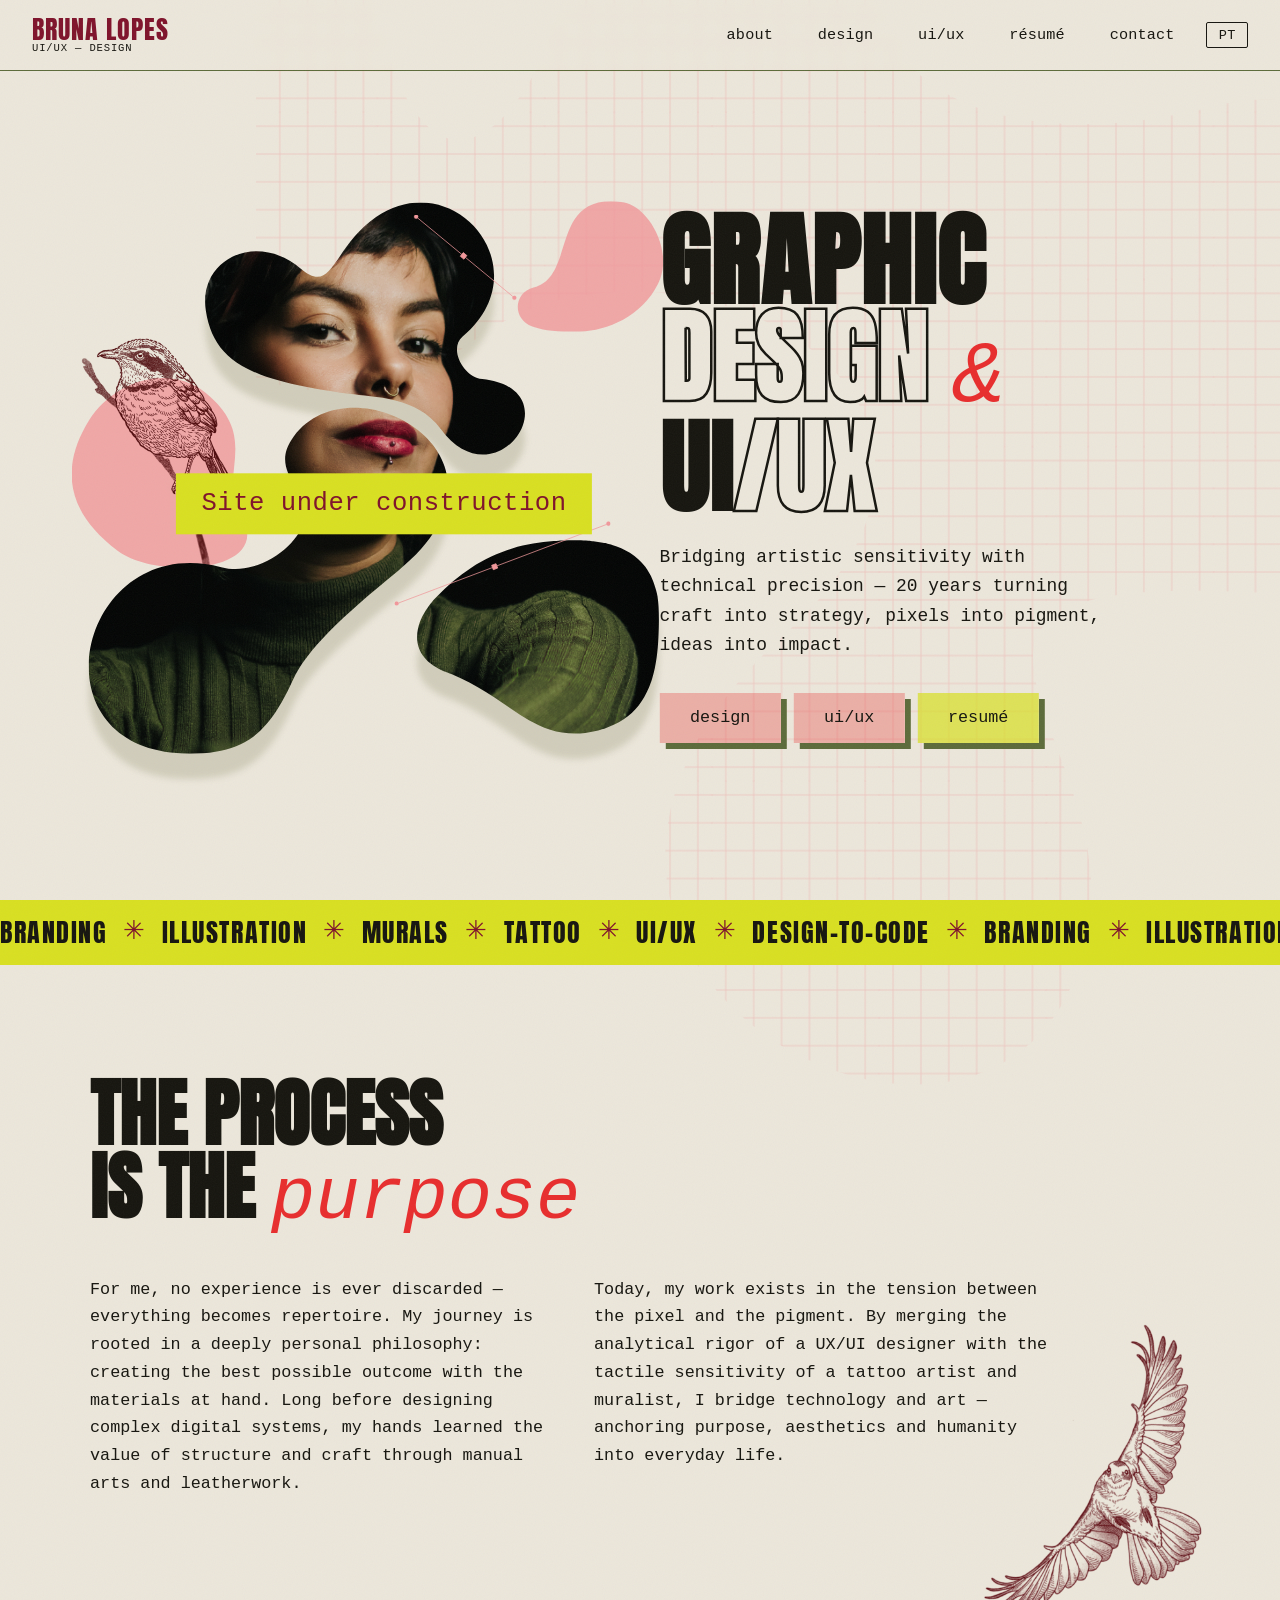
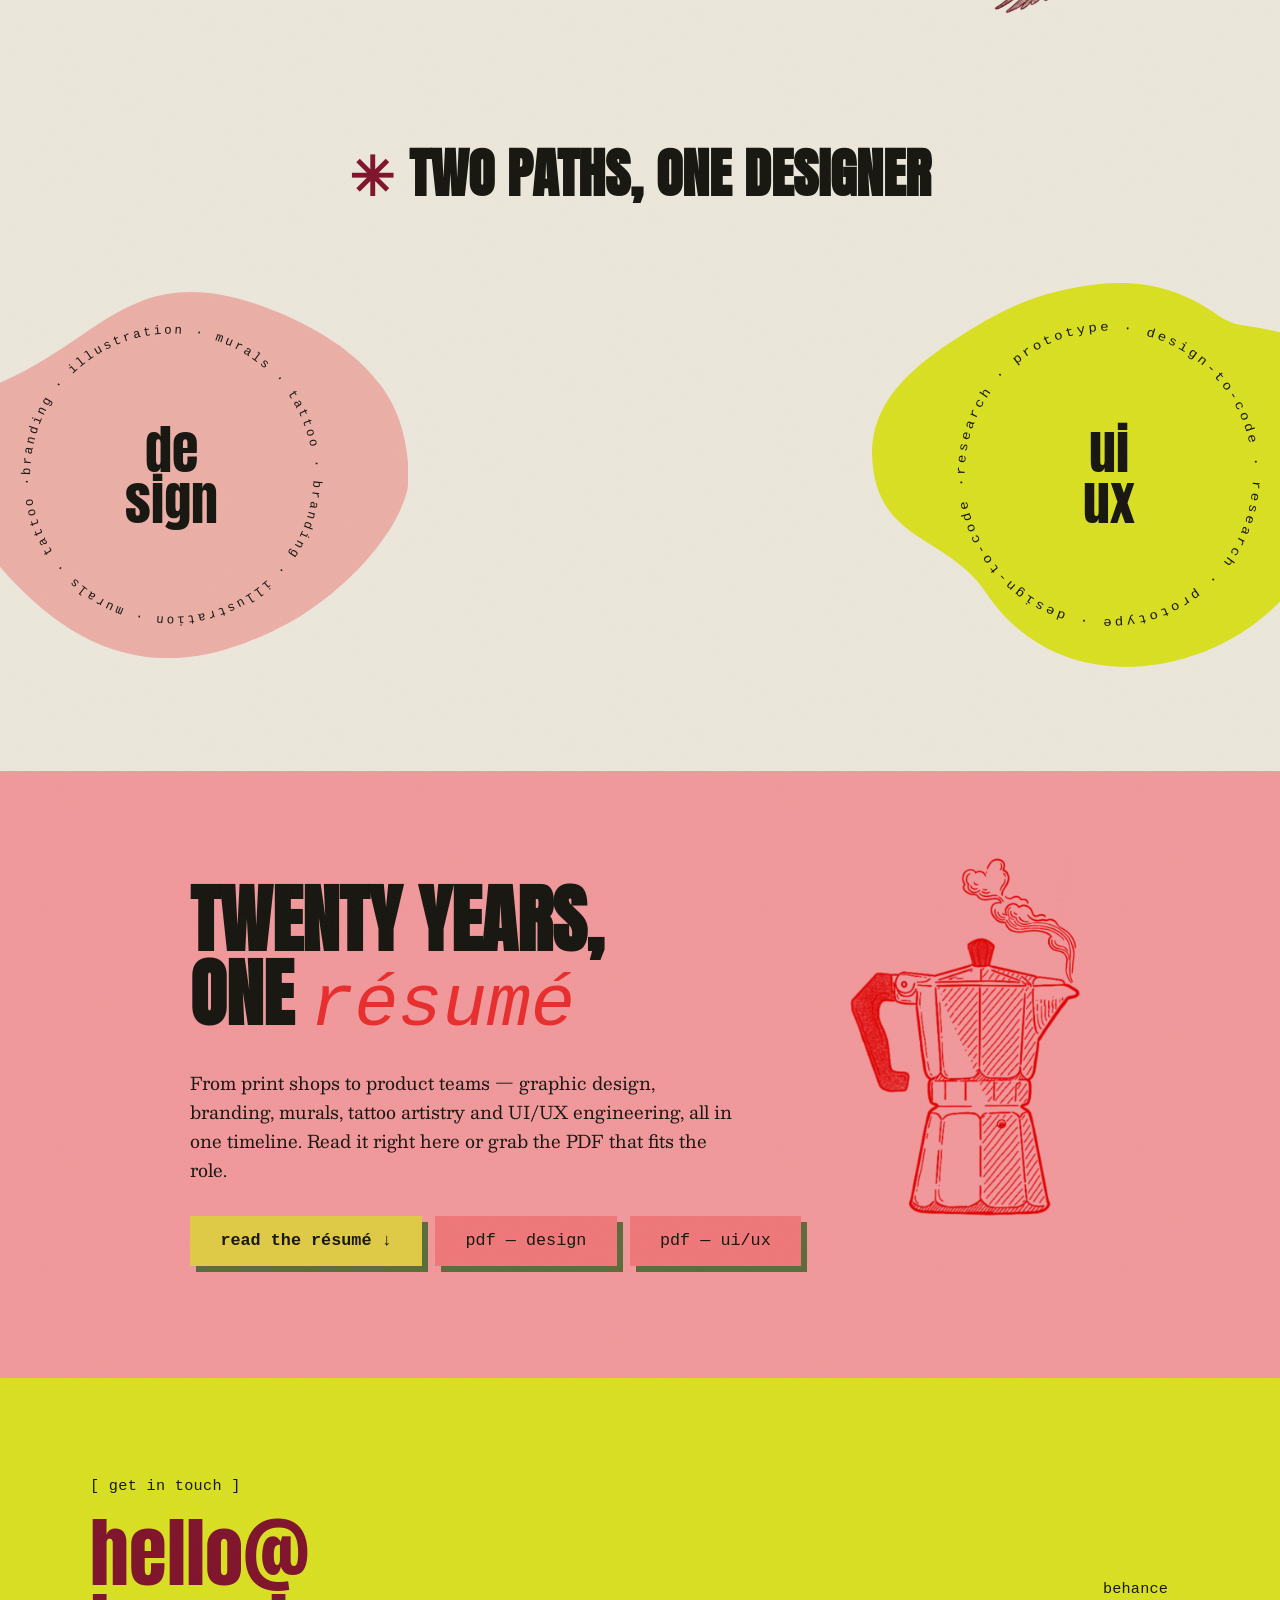
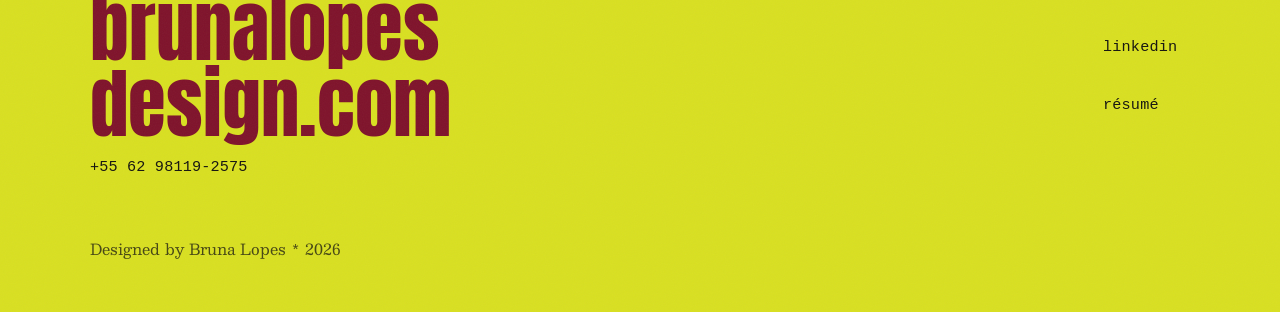
==== commit acee29dc: "Adiciona aviso "Site em construção" sobre a colagem do hero Co-Authored-By: Claude Sonnet 5.5 <norep" ====
--- a/index.html
+++ b/index.html
@@ -73,6 +73,10 @@
         <a class="hbtn hbtn-rosa" href="uiux.html" data-i18n="idx.hero.cta_uiux">ui/ux</a>
         <a class="hbtn hbtn-lima" href="#resume" data-i18n="idx.hero.cta_resume">resumé</a>
       </div>
+    </div>
+
+    <div class="hero-construction" role="status">
+      <p data-i18n="idx.hero.construction">Site em construção</p>
     </div>
   </section>
 
--- a/css/style.css
+++ b/css/style.css
@@ -159,6 +159,28 @@
   align-items: center;
   padding: 7.5rem 4vw 4rem;
   overflow: visible;
+}
+
+/* "under construction" notice — sits over the hero collage, never blocks it */
+.hero-construction {
+  position: absolute;
+  left: 30%;
+  top: 56%;
+  translate: -50% -50%;
+  z-index: 20;
+  pointer-events: none;
+}
+.hero-construction p {
+  font-family: var(--font-type);
+  font-size: clamp(1.2rem, 2vw, 1.8rem);
+  letter-spacing: 0.02em;
+  color: var(--vinho);
+  background: var(--lima);
+  padding: 0.6rem 1.6rem;
+  white-space: nowrap;
+}
+@media (max-width: 900px) {
+  .hero-construction { left: 50%; top: 34%; }
 }
 
 /* translateX capped at the hero's own right padding (4vw), not a flat 15%:
@@ -841,6 +863,56 @@
 .page-uiux .case-collage .case-tag-title .amp,
 .page-uiux .case-collage .case-tag-list li {
   color: var(--vinho);
+}
+
+/* ===== below 1400px — no blobs; tag text sits inside the thumb (bottom-left).
+   900px–1399px: two-column bento gallery — odd cases left, even cases right,
+   each thumb spans its own number of 10px rows (so heights differ and the
+   columns stagger), independent of DOM order. Below 900px: single column. */
+@media (max-width: 1399px) {
+  .case-tag-shape { display: none; }
+  .case { margin-bottom: 0; }
+  .case-tag {
+    position: absolute;
+    left: 0; right: 0; bottom: 0;
+    width: auto; height: auto;
+    aspect-ratio: auto;
+    margin: 0;
+    padding: 1.7rem;
+    display: block;
+    z-index: 1;
+  }
+  .case-tag:hover { transform: none; }
+  .case-tag-content { max-width: 100%; }
+  .case-tag-list { margin-top: 0.3rem; }
+}
+@media (max-width: 899px) {
+  .case-collage { display: flex; flex-direction: column; gap: 2rem; }
+  .case-thumb { aspect-ratio: 5 / 7; }
+  .case-tag { position: absolute; }
+}
+@media (min-width: 900px) and (max-width: 1399px) {
+  .projects { max-width: 1100px; }
+  .case-collage {
+    max-width: none;
+    display: grid;
+    grid-template-columns: repeat(2, minmax(0, 1fr));
+    grid-auto-rows: 10px;
+    grid-auto-flow: dense;
+    column-gap: 2rem;
+    row-gap: 0;
+  }
+  .case { display: block; }
+  /* thumb stops 2rem above the case's bottom edge = the row gap */
+  .case-thumb { position: absolute; inset: 0 0 2rem 0; width: auto; aspect-ratio: auto; }
+  .case-tag { bottom: 2rem; }
+  .case--1 { grid-column: 1; grid-row: span 55; }
+  .case--3 { grid-column: 1; grid-row: span 62; }
+  .case--5 { grid-column: 1; grid-row: span 50; }
+  .case--2 { grid-column: 2; grid-row: span 45; }
+  .case--4 { grid-column: 2; grid-row: span 52; }
+  .case--6 { grid-column: 2; grid-row: span 50; }
+  .case-tag-title { font-size: clamp(2.4rem, 4vw, 3.3rem); }
 }
 
 /* ===== exact 1400px collage (desktop) — sizes & positions from the mockup =====
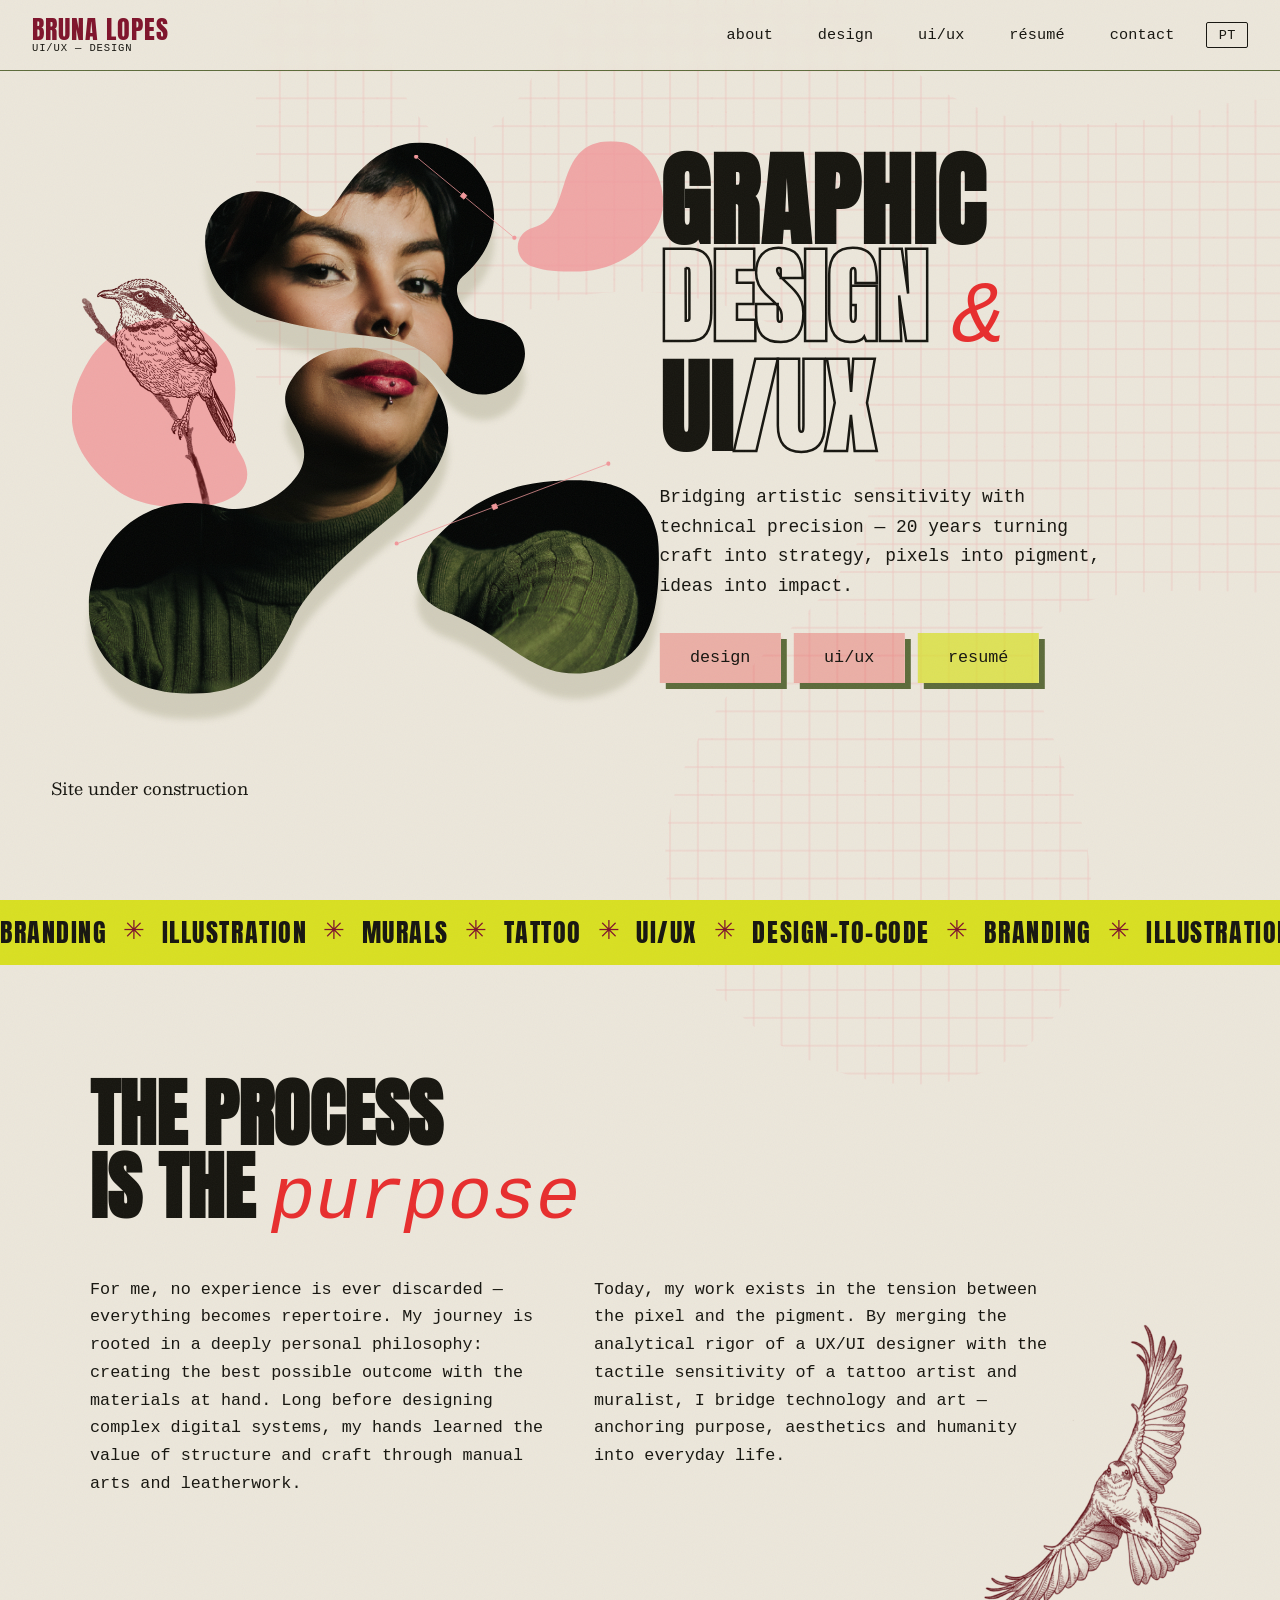
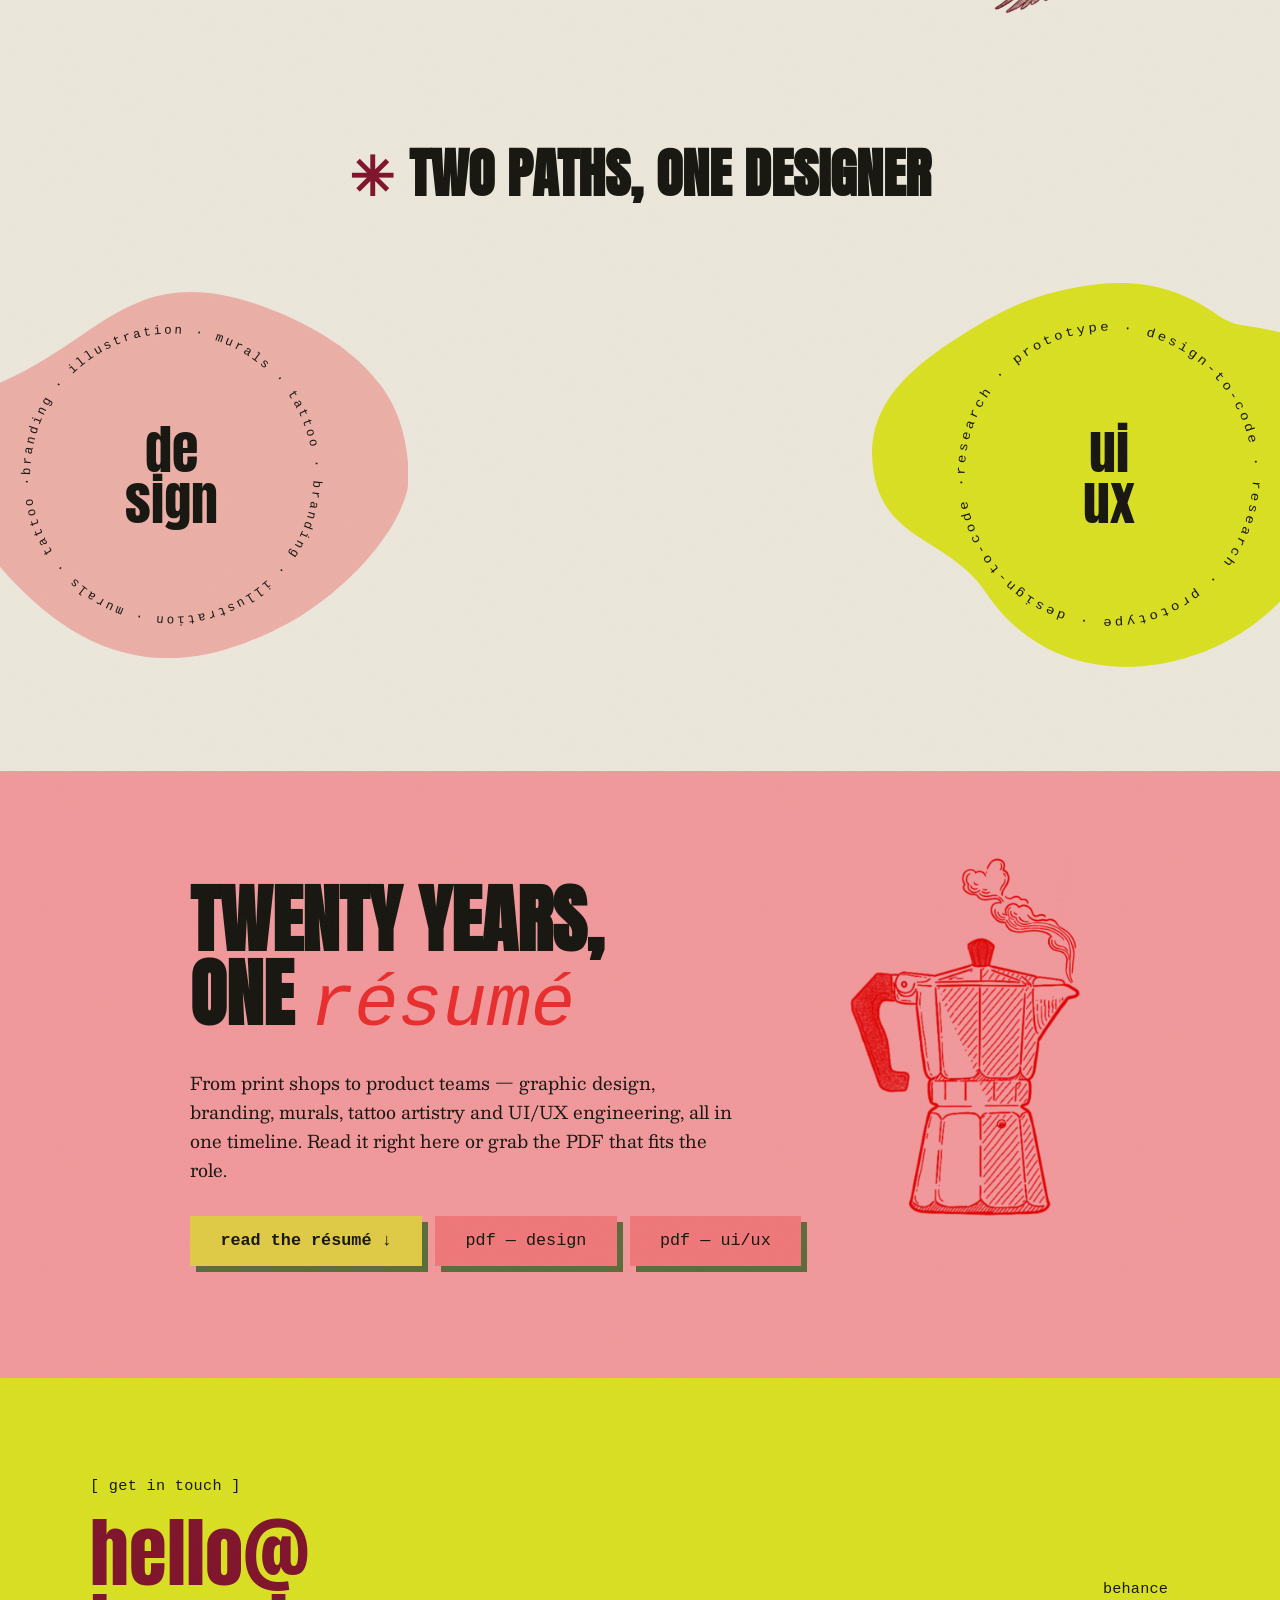
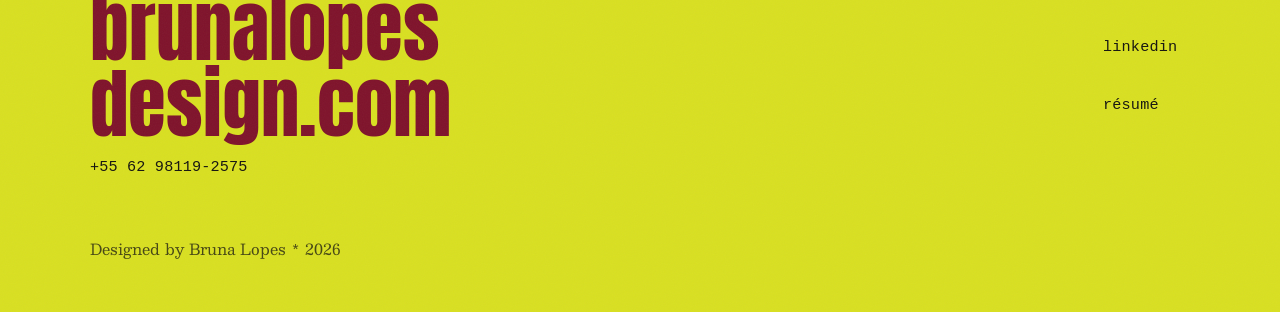
==== commit ed4f6e2a: "Proposta: novo topo, ajustes de valores e condições para agências - Topo com colagem em camadas (par" ====
--- a/index.html
+++ b/index.html
@@ -268,7 +268,7 @@
     </div>
   </footer>
 
-  <script src="js/i18n.js?v=1"></script>
-  <script src="js/main.js?v=2"></script>
+  <script src="js/i18n.js?v=2"></script>
+  <script src="js/main.js?v=4"></script>
 </body>
 </html>
--- a/css/style.css
+++ b/css/style.css
@@ -159,28 +159,6 @@
   align-items: center;
   padding: 7.5rem 4vw 4rem;
   overflow: visible;
-}
-
-/* "under construction" notice — sits over the hero collage, never blocks it */
-.hero-construction {
-  position: absolute;
-  left: 30%;
-  top: 56%;
-  translate: -50% -50%;
-  z-index: 20;
-  pointer-events: none;
-}
-.hero-construction p {
-  font-family: var(--font-type);
-  font-size: clamp(1.2rem, 2vw, 1.8rem);
-  letter-spacing: 0.02em;
-  color: var(--vinho);
-  background: var(--lima);
-  padding: 0.6rem 1.6rem;
-  white-space: nowrap;
-}
-@media (max-width: 900px) {
-  .hero-construction { left: 50%; top: 34%; }
 }
 
 /* translateX capped at the hero's own right padding (4vw), not a flat 15%:
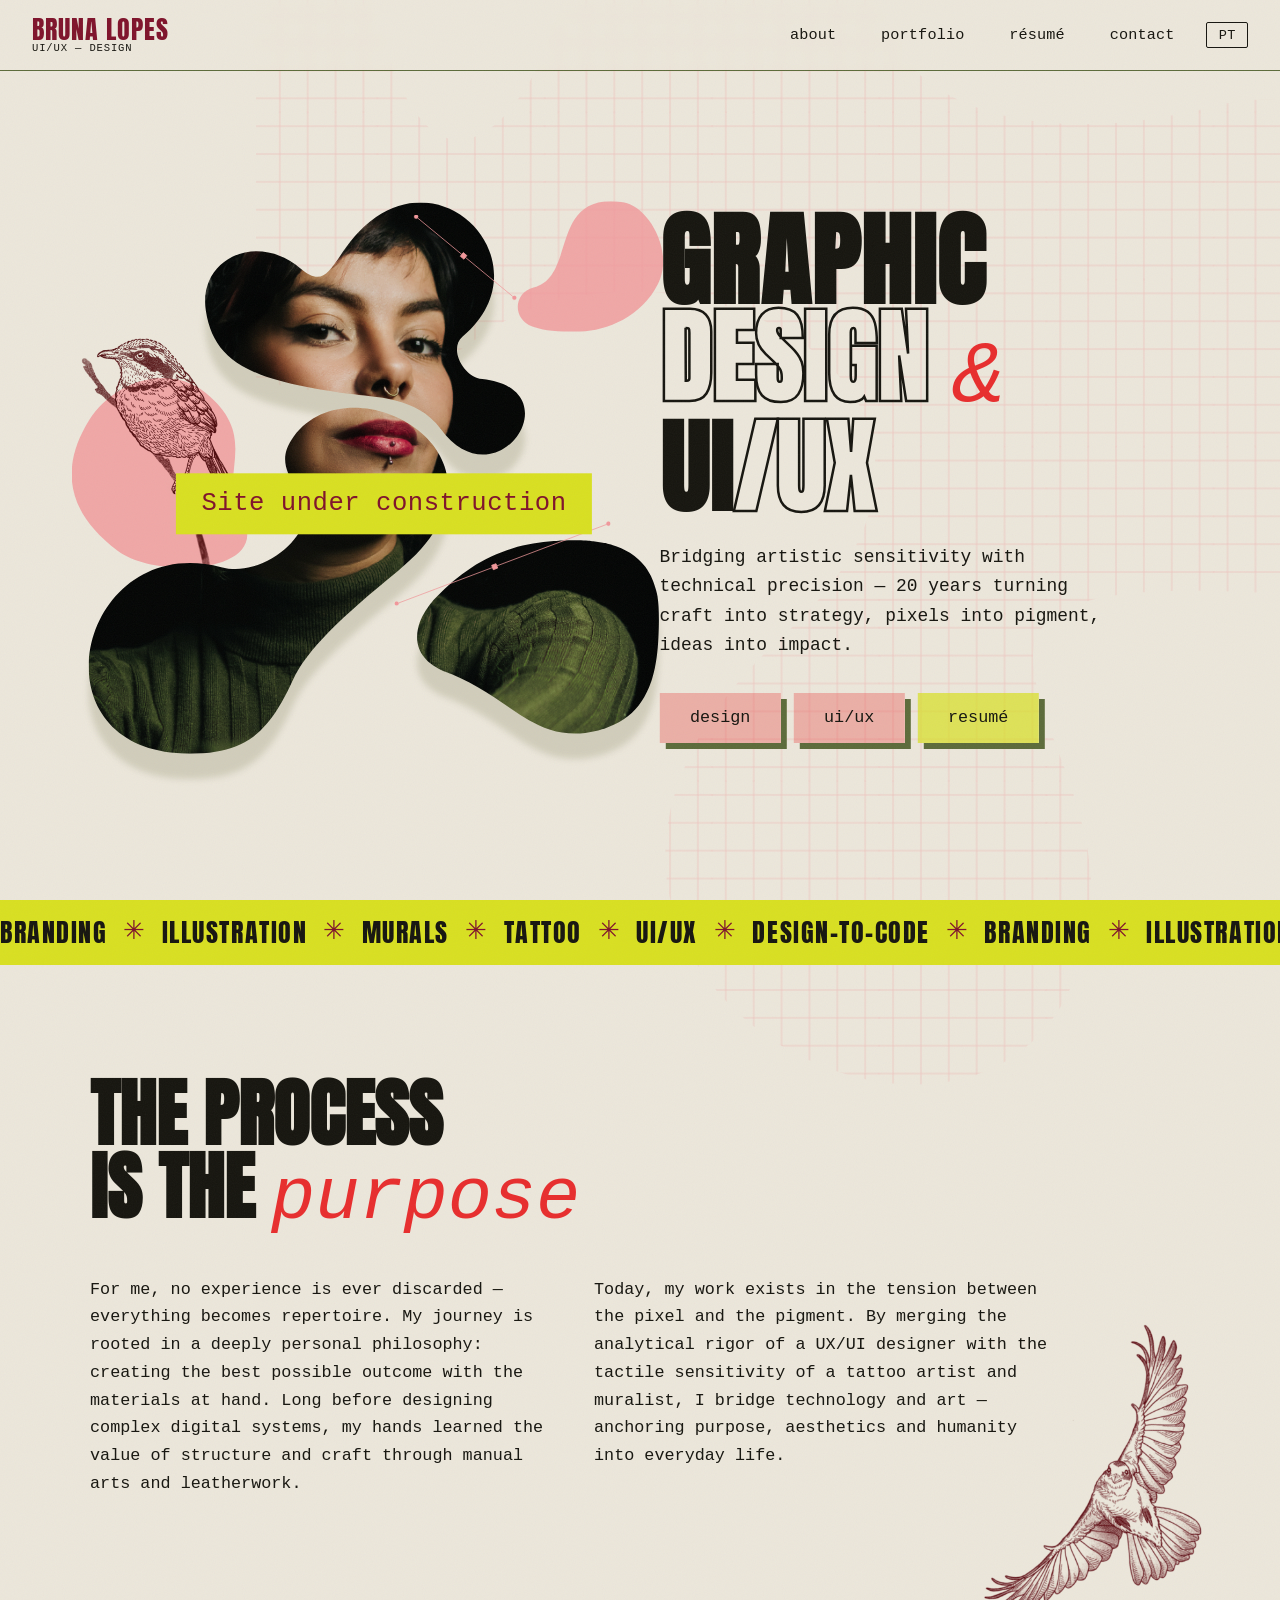
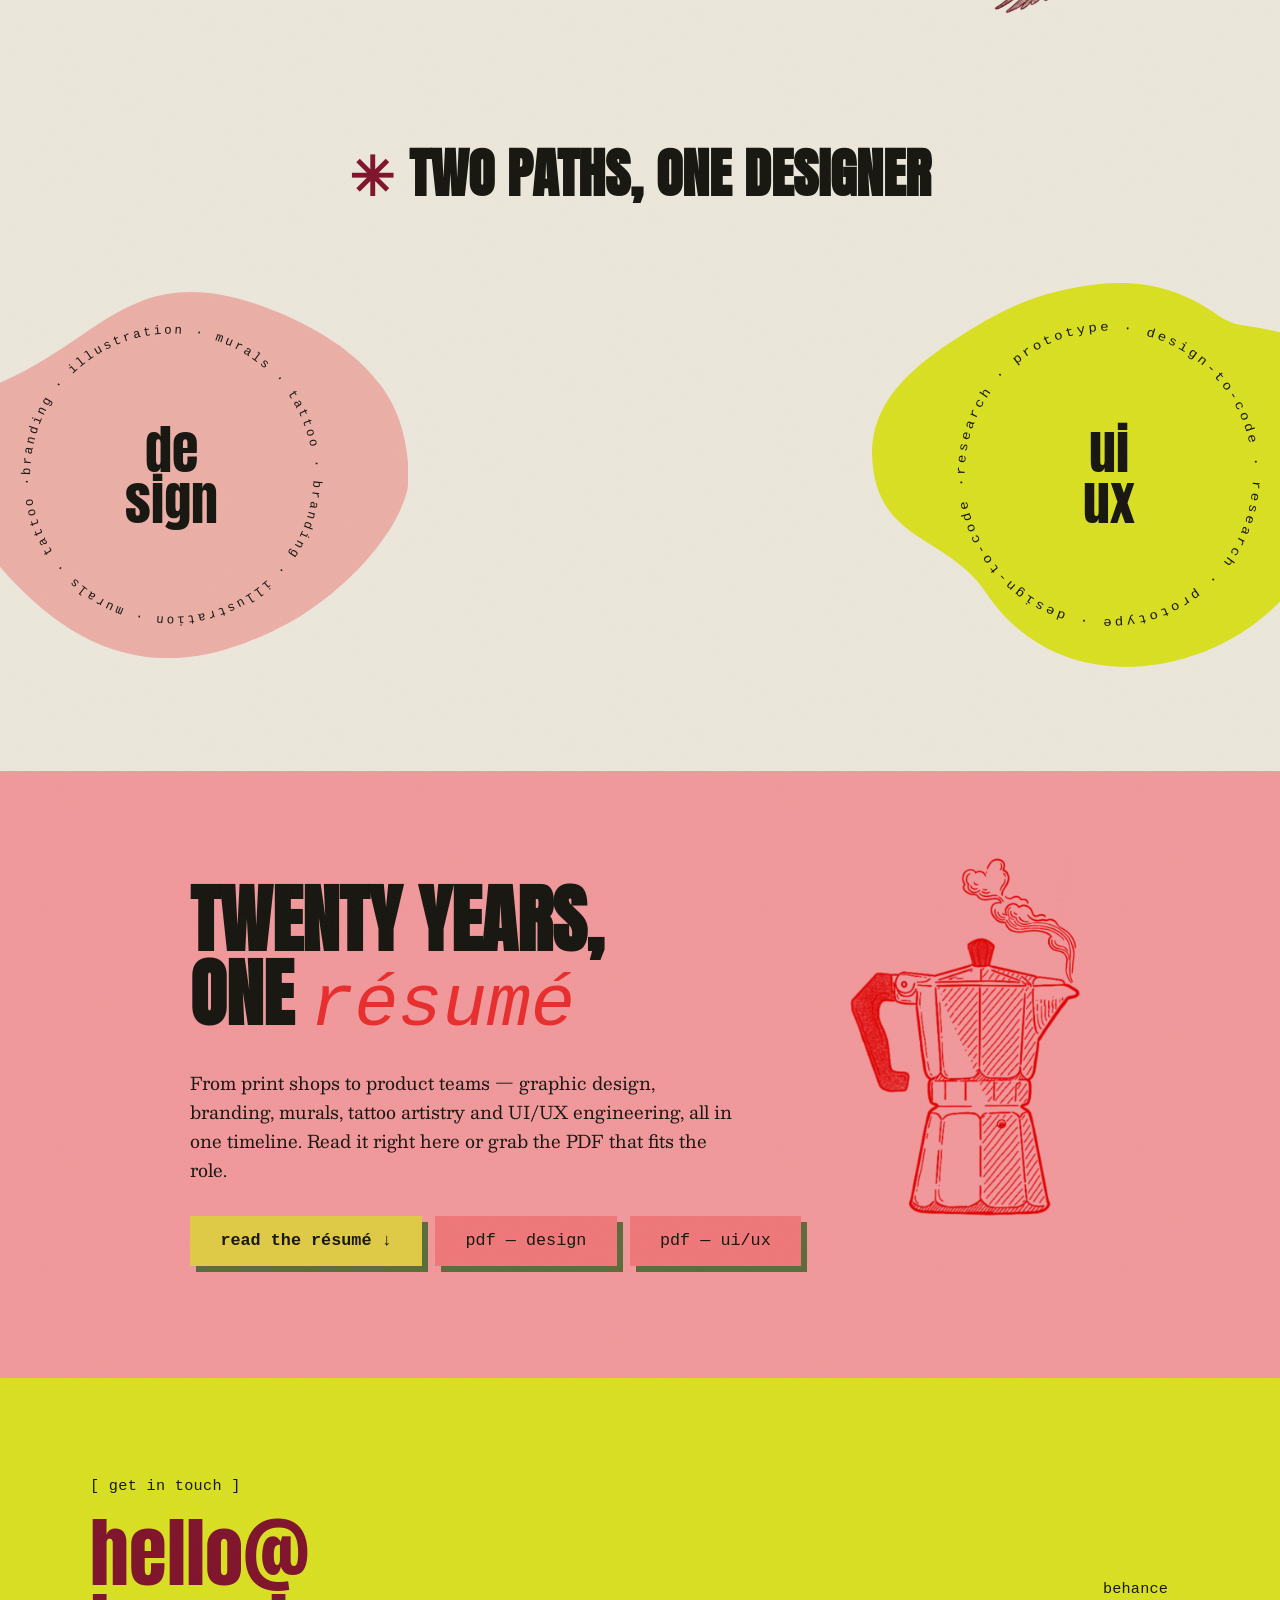
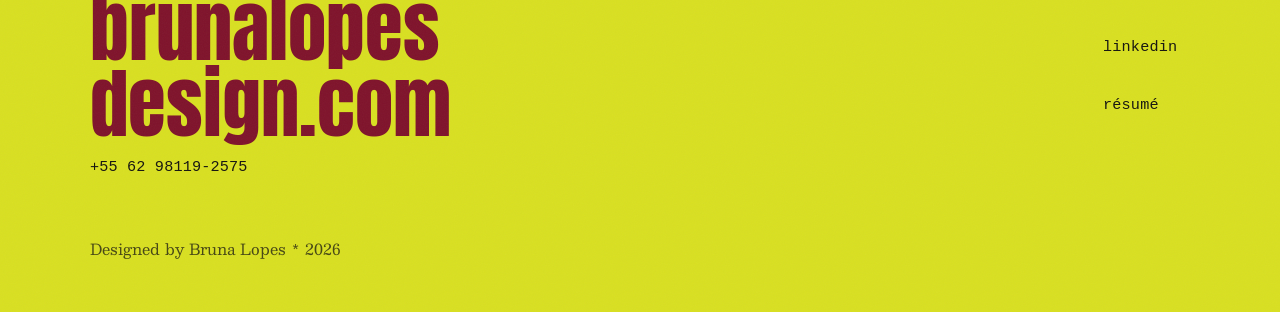
==== commit 6299e016: "Portfólio: página única substitui Design e UI/UX - portfolio.html (a partir do design.html) no lugar" ====
--- a/index.html
+++ b/index.html
@@ -8,7 +8,7 @@
   <link rel="preconnect" href="https://fonts.googleapis.com">
   <link rel="preconnect" href="https://fonts.gstatic.com" crossorigin>
   <link href="https://fonts.googleapis.com/css2?family=Anton&family=Besley:ital,wght@0,400;0,600;1,400&display=swap" rel="stylesheet">
-  <link rel="stylesheet" href="css/style.css?v=30">
+  <link rel="stylesheet" href="css/style.css?v=31">
   <link rel="icon" href="data:image/svg+xml,<svg xmlns='http://www.w3.org/2000/svg' viewBox='0 0 16 16'><rect width='16' height='16' fill='%23d9e021'/><text x='2' y='13' font-family='monospace' font-size='13' font-weight='bold' fill='%237f132b'>B</text></svg>">
 </head>
 <body>
@@ -21,8 +21,7 @@
     </a>
     <nav class="site-nav">
       <a href="#about" data-i18n="nav.about">About</a>
-      <a href="design.html" data-i18n="nav.design">Design</a>
-      <a href="uiux.html" data-i18n="nav.uiux">UI/UX</a>
+      <a href="portfolio.html" data-i18n="nav.portfolio">Portfolio</a>
       <a href="#resume" data-i18n="nav.resume">Résumé</a>
       <a href="#contact" class="nav-cta" data-i18n="nav.contact">Contact</a>
       <button type="button" class="lang-toggle" data-lang-toggle aria-label="Switch to Portuguese">PT</button>
@@ -69,8 +68,8 @@
       </h1>
       <p class="hero-lede" data-i18n="idx.hero.lede">Bridging artistic sensitivity with technical precision — 20 years turning craft into strategy, pixels into pigment, ideas into impact.</p>
       <div class="hero-actions">
-        <a class="hbtn hbtn-rosa" href="design.html" data-i18n="idx.hero.cta_design">design</a>
-        <a class="hbtn hbtn-rosa" href="uiux.html" data-i18n="idx.hero.cta_uiux">ui/ux</a>
+        <a class="hbtn hbtn-rosa" href="portfolio.html" data-i18n="idx.hero.cta_design">design</a>
+        <a class="hbtn hbtn-rosa" href="portfolio.html" data-i18n="idx.hero.cta_uiux">ui/ux</a>
         <a class="hbtn hbtn-lima" href="#resume" data-i18n="idx.hero.cta_resume">resumé</a>
       </div>
     </div>
@@ -110,7 +109,7 @@
          data-drift-x (same scroll-scrubbed mechanic as the manifesto bird)
          slides the two blobs apart→together as the section scrolls into view. -->
     <div class="areas-stage">
-      <a class="blob-block block-design reveal" href="design.html" data-drift-x="-320" data-drift-end="-20" data-drift-y="0" data-drift-y-end="50" data-drift-span="0.9" data-drift-y-span="0.5" data-i18n-attr="aria-label:idx.areas.design_aria" aria-label="Design — branding, illustration, murals, tattoo">
+      <a class="blob-block block-design reveal" href="portfolio.html" data-drift-x="-320" data-drift-end="-20" data-drift-y="0" data-drift-y-end="50" data-drift-span="0.9" data-drift-y-span="0.5" data-i18n-attr="aria-label:idx.areas.design_aria" aria-label="Design — branding, illustration, murals, tattoo">
         <svg class="blob-shape" viewBox="0 0 2040.23 1577.98" aria-hidden="true">
           <path d="M2017.87,906.23c-4.02,10.09-7.84,20.25-12.1,30.25-2.85,6.16-4.27,9.26-7.1,15.47-1.43,3.1-2.15,4.66-3.58,7.78-1.19,2.59-2.76,5.29-4.12,7.94-5.76,10.82-11.49,21.72-17.7,32.26-3.16,5.37-6.4,11.05-9.73,16.45-3.32,5.39-7.18,11.22-10.83,16.65-31.34,46.67-66.07,91.76-104.88,133.93-39.77,43.22-82.85,84.74-128.94,123.54-5.68,4.78-11.39,9.67-17.18,14.35-6.99,5.54-10.49,8.31-17.52,13.84-5.87,4.58-11.69,9.26-17.64,13.71-7.16,5.29-10.74,7.92-17.94,13.19-23.74,17.4-48.33,33.93-73.58,49.9-7.6,4.68-11.42,7.01-19.06,11.65-6.69,4-12.91,7.36-19.39,11.08-12.73,7.18-25.65,14.21-38.64,21.02-12.85,6.73-25.98,13.27-39.07,19.8-13.16,6.26-26.38,12.44-39.67,18.54-26.55,11.79-53.52,22.91-81,33.39-8.21,3.07-12.33,4.58-20.58,7.56-6.9,2.4-13.84,4.64-20.75,7.06-13.8,4.71-27.78,9.07-41.83,13.34-55.74,16.17-113.46,28.32-172.66,34.74-29.15,3.16-59.1,4.2-89.14,4.3-30.28-.57-60.36-2.74-90.7-6.58-62.74-9.89-124.24-24.97-182.35-48.45-63.1-25.5-122.69-59.36-177.16-97.07-124.83-86.43-226.14-195.44-317.05-306.21-6.13-7.47-12.22-14.99-18.14-22.54-6.27-7.99-12.54-16.09-18.59-24.17-6.15-8.22-12.32-16.56-18.28-24.86-6.06-8.43-12.09-17.01-17.9-25.55-24.09-35.36-46.61-71.84-66.29-108.69-20.17-37.79-38.06-76.71-52.41-115.79-3.53-9.63-6.94-19.43-10.03-29.11-3.04-9.52-5.93-19.25-8.49-28.82-5.19-19.41-9.55-39.37-12.38-58.82-5.39-37.1-5.39-76.94,6.01-111.89,9.64-29.58,26.9-59.09,52.64-80.9,22.91-19.4,49.44-35.71,79.41-47.4,7.04-2.74,14.4-5.89,21.78-8.07,8.65-2.73,12.98-4.11,21.66-6.9,11.53-3.71,23.24-7.22,34.48-11.31,94.72-34.48,182.02-80.93,264.2-131.24,43.48-26.62,85.52-55.07,127.2-83.61,43.86-30.04,87.5-60.74,133.38-88.47,48.68-29.42,101.39-54.72,156.39-76.84,31.03-10.98,62.99-19.55,96.48-25.67C1030.98,3.42,1065.6.17,1100.42,0c69.19-.33,140.32,10.91,208.31,28.86,32.31,8.53,64.6,19.28,96.17,30.39,15.23,5.36,30.44,11.09,45.5,16.92,7.53,2.92,15.09,5.72,22.6,8.8,9,3.83,13.49,5.73,22.46,9.51,59.76,25.56,117.84,54.36,172.18,87.23,51.93,31.42,101.94,66.75,146,105.68,39.02,34.48,72.9,72.5,104.28,111.83,4.06,5.55,6.08,8.3,10.14,13.76,3.27,4.56,6.09,9.1,9.14,13.59,3.06,4.48,5.95,8.97,8.64,13.48,2.73,4.5,5.61,8.95,8.18,13.39,10,17.31,19.41,35.05,27.49,52.76,7.64,16.76,14.2,34,20.33,51.23,5.4,16.5,10.21,33.01,14.56,49.63,3.82,16.02,7.39,32.11,10.25,48.1,2.77,15.47,5.17,31.17,7.28,46.68,4.32,31.7,6.49,63.55,6.28,95.12-.06,8.32-.61,16.7-1.4,24.94-.4,4.19-.74,8.42-1.32,12.73-.31,2.57-.47,3.85-.78,6.41-.33,2.52-.75,5.43-1.25,8.06-1.96,10.39-4.9,20.58-8.27,30.61-1.59,4.75-3.21,9.33-4.77,13.71-1.84,5.12-2.75,7.68-4.56,12.82Z"/>
         </svg>
@@ -122,7 +121,7 @@
         </svg>
         <span class="blob-name">de<br>sign</span>
       </a>
-      <a class="blob-block block-uiux reveal" href="uiux.html" data-drift-x="320" data-drift-end="20" data-drift-y="0" data-drift-y-end="-50" data-drift-span="0.9" data-drift-y-span="0.5" data-i18n-attr="aria-label:idx.areas.uiux_aria" aria-label="UI/UX — research, prototyping, design-to-code">
+      <a class="blob-block block-uiux reveal" href="portfolio.html" data-drift-x="320" data-drift-end="20" data-drift-y="0" data-drift-y-end="-50" data-drift-span="0.9" data-drift-y-span="0.5" data-i18n-attr="aria-label:idx.areas.uiux_aria" aria-label="UI/UX — research, prototyping, design-to-code">
         <svg class="blob-shape" viewBox="0 0 1904.43 1543.88" aria-hidden="true">
           <path d="M1508.84,1391.73c321.6-219.74,485.89-651.24,344.56-1018.93-67.39-175.33-251.7-181.09-373.47-204.5-31.44-6.05-61.12-18.94-87.16-37.56C1208.57-1,1031.4-20.24,829.72,16.4c-174.27,31.67-288.9,80.77-457.19,185.71C178.07,323.36-10.86,472.66.49,700.9c17.14,344.81,301.28,309.04,458.14,544.26,260.35,390.42,749.1,352.32,1050.22,146.57Z"/>
         </svg>
@@ -268,7 +267,7 @@
     </div>
   </footer>
 
-  <script src="js/i18n.js?v=2"></script>
+  <script src="js/i18n.js?v=3"></script>
   <script src="js/main.js?v=4"></script>
 </body>
 </html>
--- a/css/style.css
+++ b/css/style.css
@@ -115,7 +115,6 @@
   box-shadow: 5px 5px 0 var(--lima);
 }
 /* active page: filled musgo + lima text (still lifts on hover) */
-.site-nav a.active,
 .site-nav a[aria-current="page"] {
   background: var(--musgo);
   color: var(--lima);
@@ -161,6 +160,28 @@
   overflow: visible;
 }
 
+/* "under construction" notice — sits over the hero collage, never blocks it */
+.hero-construction {
+  position: absolute;
+  left: 30%;
+  top: 56%;
+  translate: -50% -50%;
+  z-index: 20;
+  pointer-events: none;
+}
+.hero-construction p {
+  font-family: var(--font-type);
+  font-size: clamp(1.2rem, 2vw, 1.8rem);
+  letter-spacing: 0.02em;
+  color: var(--vinho);
+  background: var(--lima);
+  padding: 0.6rem 1.6rem;
+  white-space: nowrap;
+}
+@media (max-width: 900px) {
+  .hero-construction { left: 50%; top: 34%; }
+}
+
 /* translateX capped at the hero's own right padding (4vw), not a flat 15%:
    15% of hero-text's own width pushes it past the viewport at every desktop
    size, which would need overflow-x:hidden to contain — but mixing hidden
@@ -215,23 +236,6 @@
   gap: 0.8rem;
   margin-top: 2rem;
 }
-
-/* ---- collage ---- */
-/* NOTE: .collage must NOT create a stacking context (no z-index/transform),
-   otherwise mix-blend-mode on children can't reach the page background */
-.collage {
-  position: relative;
-  height: min(78vh, 700px);
-}
-
-.c-item { position: absolute; }
-
-.c-blob {
-  top: 8%; right: 4%;
-  width: min(30vw, 400px);
-  z-index: 3;
-}
-.blob-shape { width: 100%; height: auto; display: block; }
 
 /* =========================================================
    MARQUEE
@@ -448,12 +452,6 @@
 .work .cv-meta a:hover { background: color-mix(in srgb, var(--lima) 65%, transparent); }
 
 /* emphatic inline accent (BA in Graphic Design, native, fluent) */
-.emph {
-  font-family: var(--font-type);
-  font-style: italic;
-  font-weight: 700;
-  color: var(--melancia);
-}
 .emph-2 {
   font-family: var(--font-type);
   font-style: italic;
@@ -576,13 +574,6 @@
   max-width: 1100px;
   margin: 0 auto;
 }
-.ph-engraving {
-  position: absolute;
-  top: 5.5rem; right: 4vw;
-  width: min(24vw, 280px);
-  transform: rotate(8deg);
-  z-index: -1;
-}
 .hero-kicker {
   font-family: var(--font-type);
   font-size: 0.95rem;
@@ -604,12 +595,18 @@
 
 /* =========================================================
    PAGE HERO — split (illustration blob + copy)
-   used by design.html / uiux.html; resume.html keeps the plain
+   used by portfolio.html; resume.html keeps the plain
    .page-hero (no .ph-split inside → unaffected by this block)
    ========================================================= */
+/* wider stage than the plain 1100px .page-hero, so the illustration column
+   (0.79fr) lands at ~530px at ≥1400px — 1.28× the original ~415px (0.86fr in
+   the 1100px stage). Below 1400px the stage is the viewport and the column
+   keeps the same 0.79fr share; the title is a single unbreakable word, so
+   there is no room to give the illustration more beside it. */
+.page-hero--split { max-width: 1400px; }
 .ph-split {
   display: grid;
-  grid-template-columns: minmax(230px, 0.86fr) 1fr;
+  grid-template-columns: minmax(230px, 0.79fr) 1fr;
   align-items: center;
   gap: 2vw;
 }
@@ -651,11 +648,15 @@
   transform: scale(var(--scale-in, 1));
 }
 .ph-copy { position: relative; z-index: 2; }
-.ph-copy .page-title { margin-top: 0; }
+/* 10% under the shared .page-title size */
+.ph-copy .page-title {
+  margin-top: 0;
+  font-size: calc(clamp(3.4rem, 10vw, 8.5rem) * 0.9);
+}
 
 @media (max-width: 900px) {
   .ph-split { grid-template-columns: 1fr; text-align: center; gap: 1.5rem; }
-  .ph-illustration { width: min(72vw, 340px); margin: 0 auto; }
+  .ph-illustration { width: min(85%, 434px); margin: 0 auto; }
   .ph-copy .page-lede { margin-left: auto; margin-right: auto; }
 }
 
@@ -750,7 +751,7 @@
    ========================================================= */
 .projects { max-width: 1100px; margin: 0 auto; padding: 2rem 6vw 6rem; }
 
-/* case collage — moss thumb (project cover placeholder) + organic blob
+/* case collage — cream thumb (project cover placeholder) + organic blob
    tag card, absolutely positioned & overlapping inside a fixed-height
    row so the composition reads as one hand-cut collage, not a grid */
 .case-collage {
@@ -766,8 +767,20 @@
   align-items: center;
   margin-bottom: 2.6rem;
 }
+/* project area → tag colour. The blob image itself is picked in the markup
+   (rosa = img/design-blob-NN.svg, lima = img/ux-ui-blob-NN.svg); the text
+   on top of it needs the contrasting accent: vinho on rosa, melancia on
+   lima. Every .case carries exactly one of these two modifiers. */
+.case--design { --tag-ink: var(--vinho); }
+.case--uiux { --tag-ink: var(--melancia); }
+/* a project with a published case is an <a class="case"> — the whole card links */
+a.case { text-decoration: none; }
+/* cream-on-cream: the shadow is the only thing that lifts the thumb off the
+   page, so it has to wrap all four sides (the blobs' tight 0 12px 3px shadow
+   only shows a sliver below a cream rectangle). Same olive as the blobs. */
 .case-thumb {
-  background: var(--musgo);
+  background: var(--cru);
+  box-shadow: 0 10px 30px color-mix(in srgb, var(--musgo) 38%, transparent);
   width: 100%;
   aspect-ratio: 3 / 2;
 }
@@ -779,11 +792,20 @@
   width: 74%;
   aspect-ratio: 1 / 1;
   margin-top: -12%;
+  /* blob + text are a layer of their own, above EVERY thumb (thumbs are z-index
+     auto) at all times. It has to be explicit: relying on the hover transform
+     to create the stacking context only worked while hovering, and the blob
+     dropped beneath the next card's thumb in DOM order whenever it ended. */
+  z-index: 1;
   /* lifted-button hover like .site-nav a, but bigger and drier (no overshoot,
      no box-shadow) — shape + text move together as one unit */
   transition: transform 0.15s ease-out;
 }
-.case-tag:hover { transform: translate(-14px, -14px); }
+/* hovering ANYWHERE on the card (thumb, blob or text) lifts its blob. The
+   hovered blob also rises above the other blobs: the highest z-index that
+   still sits under the fixed .site-header (z-index: 100), so it never paints
+   over the menu while scrolling beneath it. Thumbs stay below regardless. */
+.case:hover .case-tag { transform: translate(-14px, -14px); z-index: 99; }
 .case-tag-shape {
   position: absolute;
   /* per-blob knobs — override via .case--N .case-tag-shape (defaults = fill) */
@@ -794,7 +816,6 @@
   /* lift the global img { max-width:100% } so --blob-w can exceed the tag box */
   max-width: none;
   max-height: none;
-  z-index: 1;
   /* same blob-shadow spec as .ph-blob above, scaled down for these
      smaller collage blobs */
   filter: drop-shadow(0 12px 3px color-mix(in srgb, var(--musgo) 20%, transparent));
@@ -818,7 +839,7 @@
   font-style: italic;
   font-weight: 400;
   text-transform: lowercase;
-  color: var(--melancia);
+  color: var(--tag-ink);
 }
 
 .case-tag-list {
@@ -833,14 +854,8 @@
   font-family: var(--font-type);
   font-size: 1.2rem;
   letter-spacing: 0.01em;
-  color: var(--melancia);
+  color: var(--tag-ink);
   white-space: nowrap;
-}
-
-/* uiux.html gallery — amp & tag list in vinho instead of melancia */
-.page-uiux .case-collage .case-tag-title .amp,
-.page-uiux .case-collage .case-tag-list li {
-  color: var(--vinho);
 }
 
 /* ===== below 1400px — no blobs; tag text sits inside the thumb (bottom-left).
@@ -858,9 +873,8 @@
     margin: 0;
     padding: 1.7rem;
     display: block;
-    z-index: 1;
   }
-  .case-tag:hover { transform: none; }
+  .case:hover .case-tag { transform: none; }
   .case-tag-content { max-width: 100%; }
   .case-tag-list { margin-top: 0.3rem; }
 }
@@ -965,8 +979,6 @@
     padding-top: 6.5rem;
     gap: 1rem;
   }
-  .collage { height: 54vh; order: -1; margin-top: 1rem; }
-  .c-blob { width: min(52vw, 320px); right: 8%; }
   .manifesto-cols { grid-template-columns: 1fr; gap: 1.4rem; }
   .areas-stage { flex-direction: column; gap: 2.5rem; }
   /* below 900px the two areas blocks stack vertically; instead of the
@@ -980,7 +992,6 @@
   .cv-grid { grid-template-columns: 1fr; }
   .cv-timeline > li { grid-template-columns: 1fr; gap: 0.4rem; }
   .page-hero { padding-top: 8rem; }
-  .ph-engraving { width: 34vw; opacity: 0.85; }
 }
 
 @media (prefers-reduced-motion: reduce) {
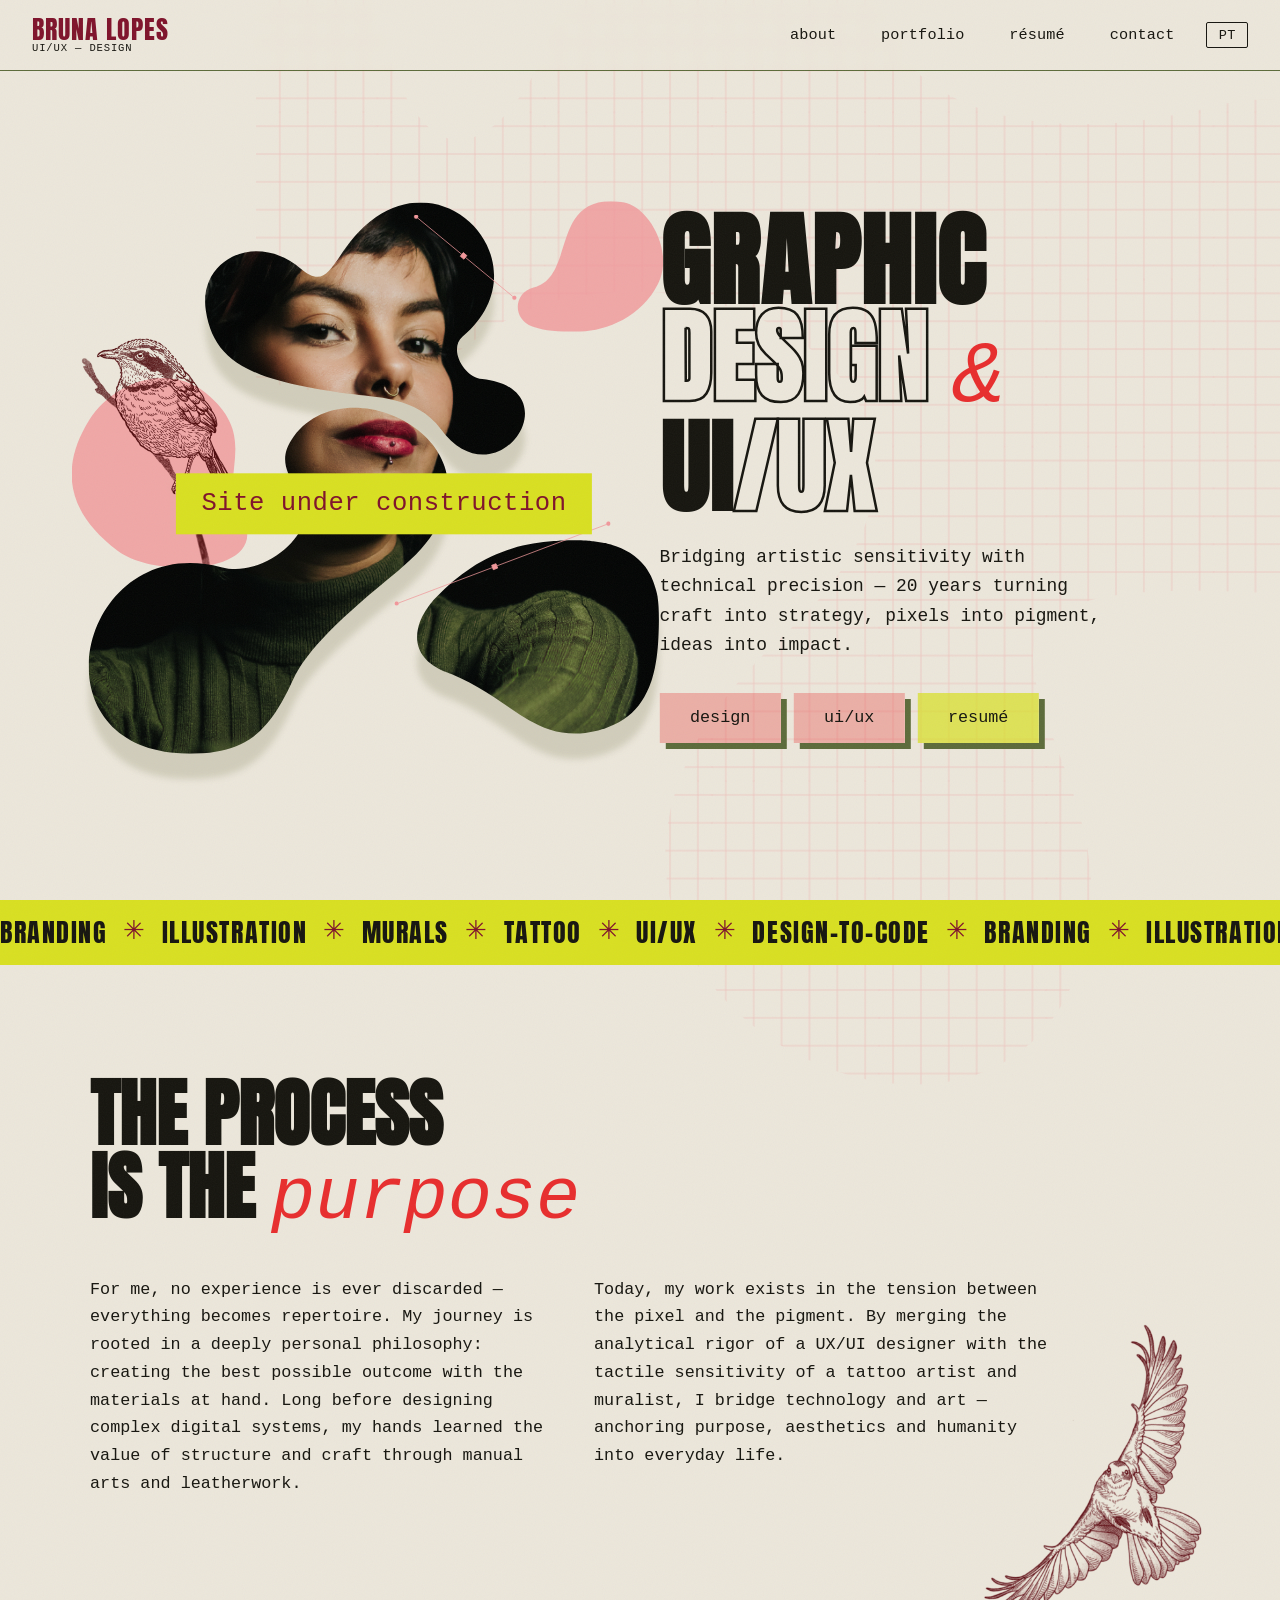
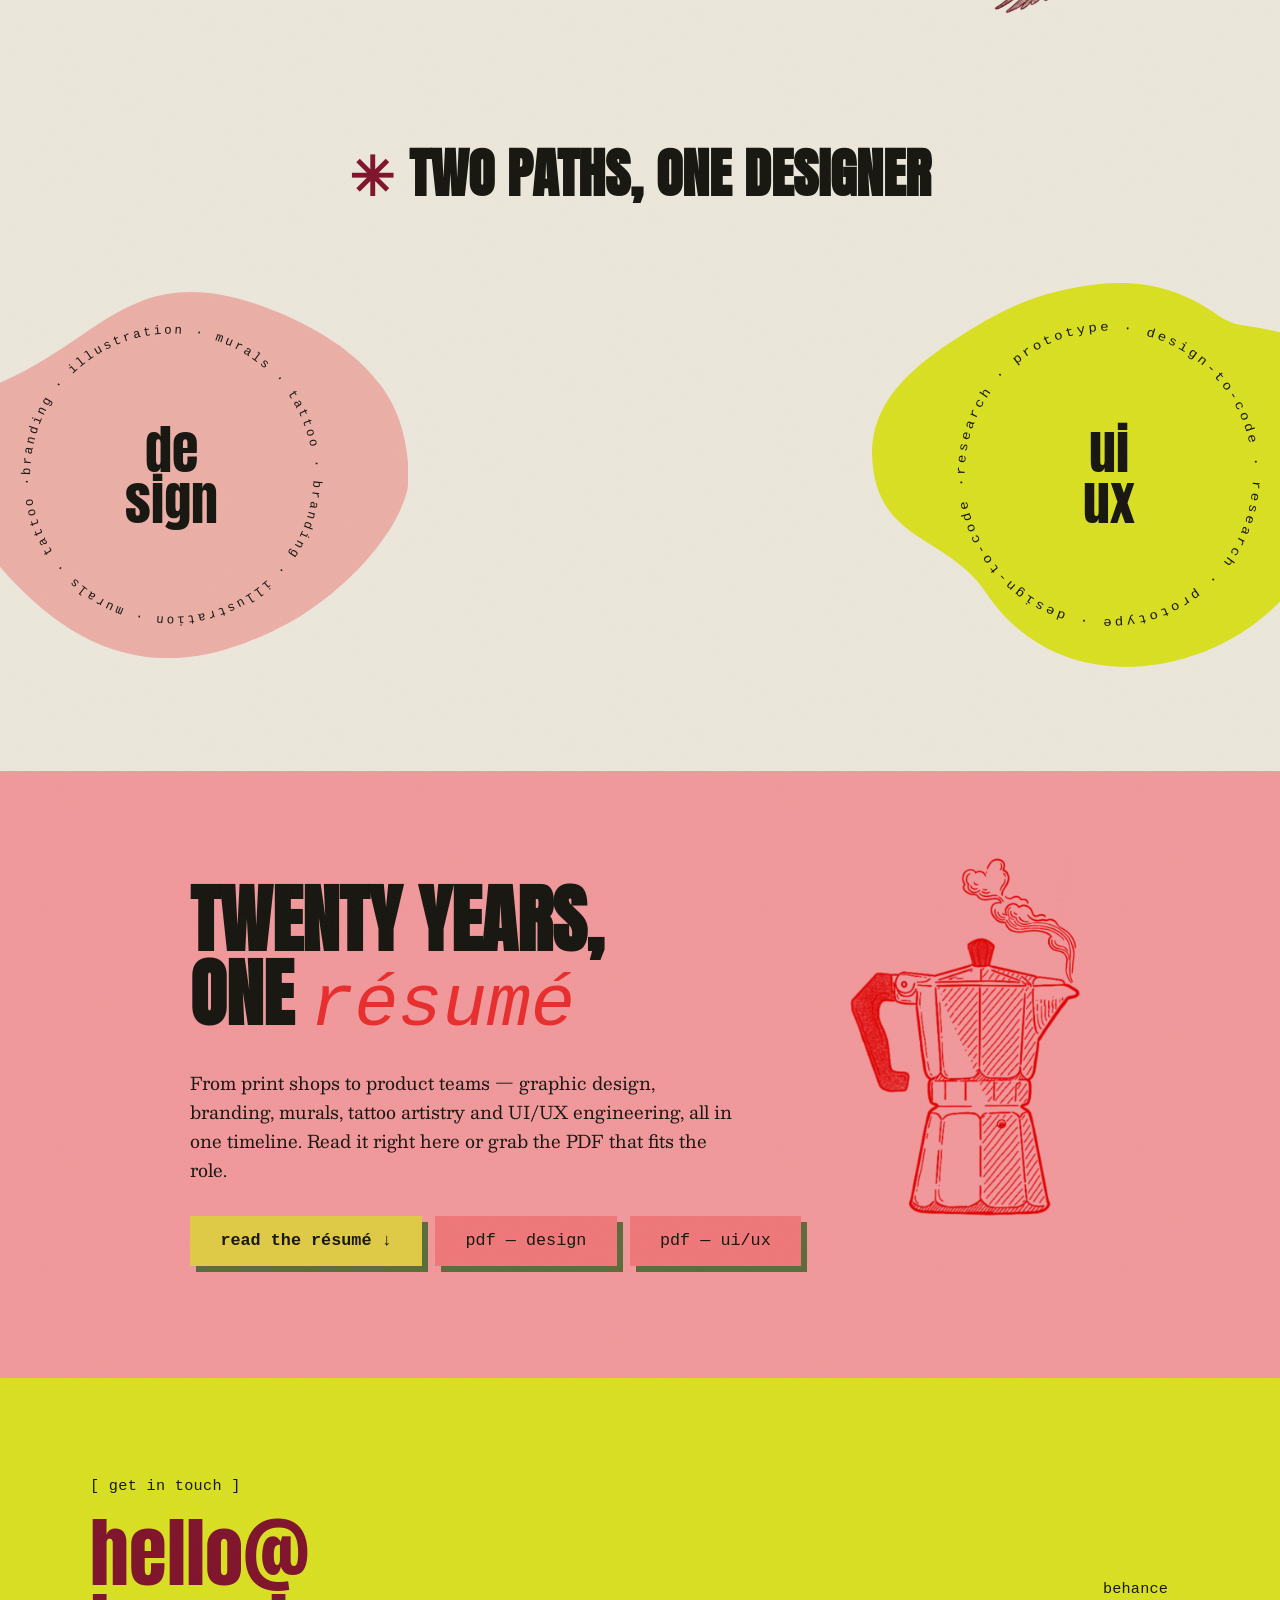
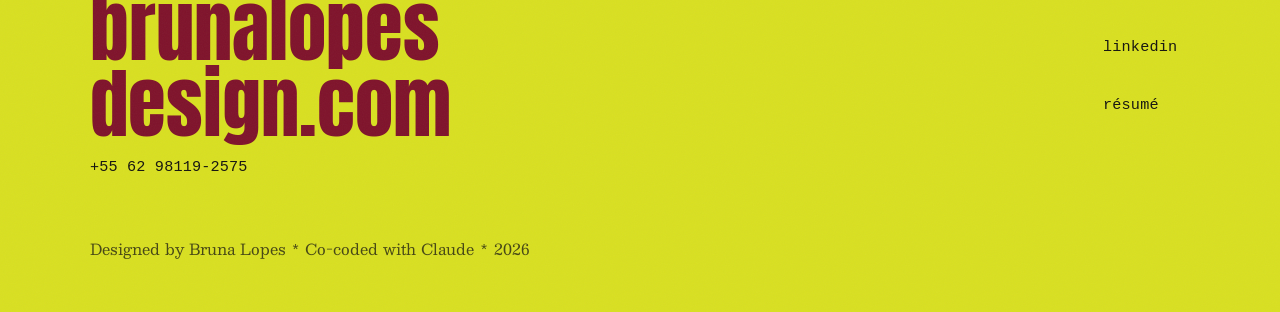
==== commit 79ccb43e: "Portfólio enxuto com dois links e formação em Artes Visuais - portfolio.html passa a ter só o protót" ====
--- a/index.html
+++ b/index.html
@@ -157,7 +157,7 @@
             <div class="cv-meta">
               <div><span class="cv-tag" data-i18n="tag.contact">[ contact ]</span>+55 62 98119-2575<br><a href="mailto:hello@brunalopesdesign.com">hello@brunalopesdesign.com</a></div>
               <div><span class="cv-tag" data-i18n="tag.links">[ links ]</span><a href="https://www.linkedin.com/in/maria-bruna-lopes" target="_blank" rel="noopener">linkedin/maria-bruna-lopes</a><br><a href="https://www.behance.net/mariabrunalopes" target="_blank" rel="noopener">behance/mariabrunalopes</a></div>
-              <div><span class="cv-tag" data-i18n="tag.education">[ education ]</span><span data-i18n="idx.rm.education_value"><span class="emph-2">BA in Graphic Design</span><br>Universidade Federal de Goiás — 2005/2010</span></div>
+              <div><span class="cv-tag" data-i18n="tag.education">[ education ]</span><span data-i18n="idx.rm.education_value"><span class="emph-2">BA in Visual Arts</span><br>Universidade Federal de Goiás — 2005/2010</span></div>
               <div><span class="cv-tag" data-i18n="tag.languages">[ languages ]</span><span data-i18n="idx.rm.languages_value">Portuguese <span class="emph-2">native</span><br>English <span class="emph-2">fluent</span></span></div>
             </div>
           </div>
@@ -263,7 +263,7 @@
           <a href="#resume" data-i18n="footer.resume">Résumé</a>
         </div>
       </div>
-      <p class="f-note" data-i18n="footer.note.index">Designed by Bruna Lopes <span class="px">*</span> 2026</p>
+      <p class="f-note" data-i18n="footer.note.index">Designed by Bruna Lopes <span class="px">*</span> Co-coded with Claude <span class="px">*</span> 2026</p>
     </div>
   </footer>
 
--- a/css/style.css
+++ b/css/style.css
@@ -592,6 +592,53 @@
 .page-title .outline { color: transparent; -webkit-text-stroke: 2.5px var(--tinta); }
 .page-lede { max-width: 38rem; font-size: 1.15rem; }
 .page-hero .hero-actions { margin-top: 2rem; }
+
+/* portfolio.html (versão enxuta) — aviso de construção + dois links externos.
+   O aviso repete o visual do .hero-construction da index, mas em fluxo normal. */
+.pf-note {
+  display: inline-block;
+  margin: 1.6rem 0 0;
+  font-family: var(--font-type);
+  font-size: clamp(1.1rem, 1.6vw, 1.4rem);
+  letter-spacing: 0.02em;
+  color: var(--vinho);
+  background: var(--lima);
+  padding: 0.5rem 1.3rem;
+}
+.pf-links {
+  max-width: 1100px;
+  margin: 0 auto;
+  padding: 1rem 6vw 7rem;
+  display: grid;
+  grid-template-columns: repeat(2, minmax(0, 1fr));
+  gap: 2.4rem;
+}
+/* .hbtn.pf-link (duas classes): .hbtn é definido mais abaixo e, com uma classe só,
+   o padding dele sobrescreveria o daqui */
+.hbtn.pf-link {
+  display: flex;
+  flex-direction: column;
+  gap: 0.8rem;
+  padding: 3rem 2.2rem 2.2rem;
+}
+.pf-link-title {
+  font-family: var(--font-display);
+  font-size: clamp(1.7rem, 3.2vw, 2.6rem);
+  line-height: 1;
+  text-transform: uppercase;
+}
+/* .hbtn (mais abaixo no arquivo) força lowercase; a descrição precisa de maiúsculas normais */
+.pf-link-desc { font-family: var(--font-type); font-size: 1rem; text-transform: none; }
+.pf-link-go {
+  margin-top: auto;
+  padding-top: 1.2rem;
+  font-family: var(--font-type);
+  font-size: 1.05rem;
+  text-transform: lowercase;
+}
+@media (max-width: 760px) {
+  .pf-links { grid-template-columns: 1fr; }
+}
 
 /* =========================================================
    PAGE HERO — split (illustration blob + copy)
